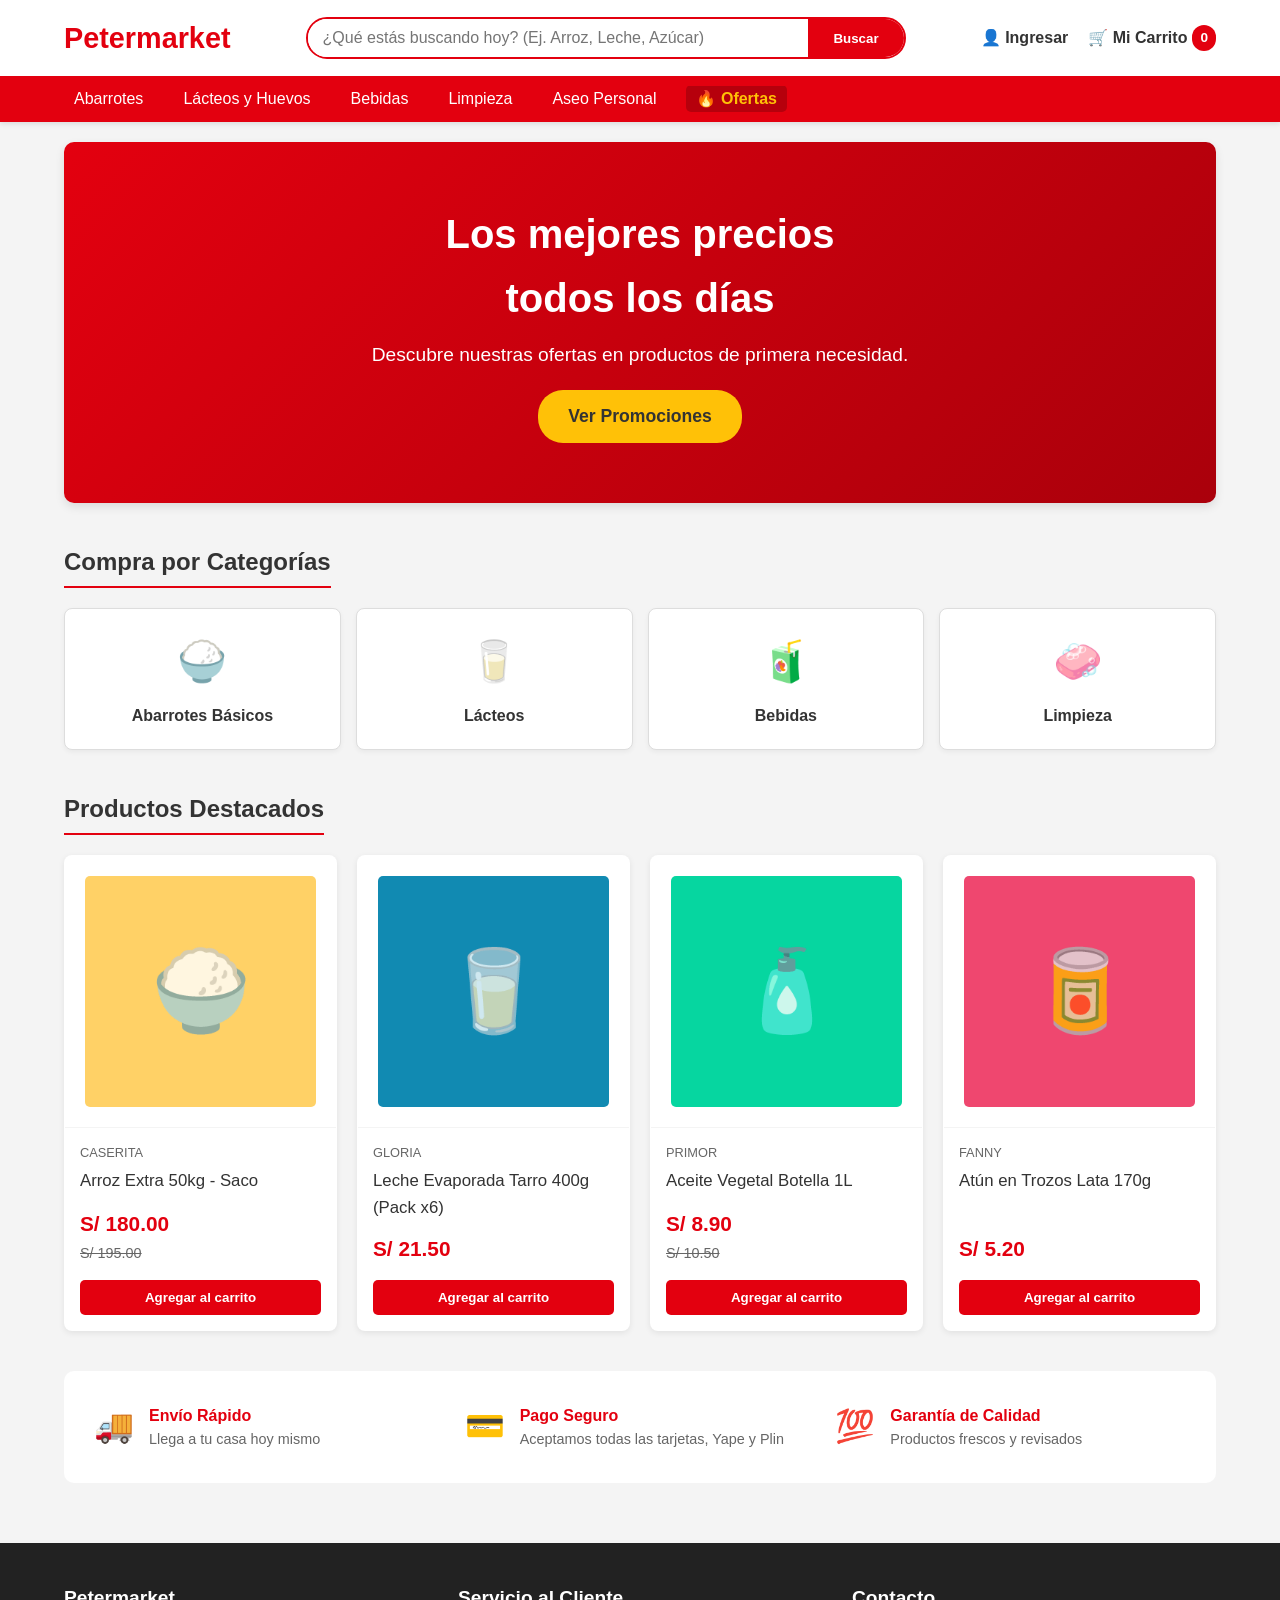
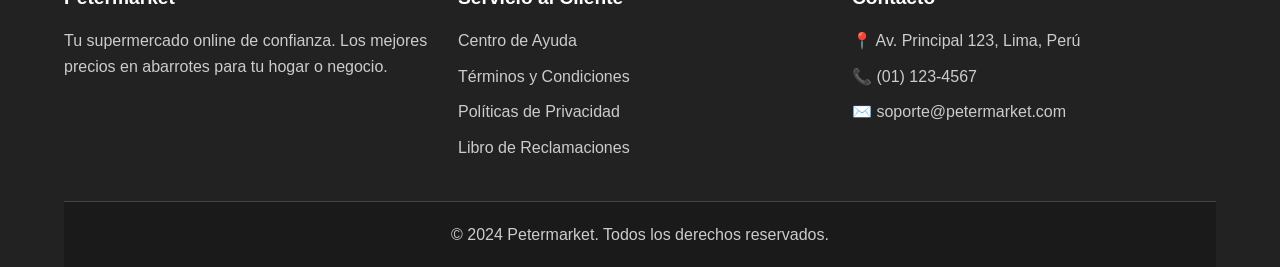
==== index.html @ ae5a6dc3 "first commit" ====
<!DOCTYPE html>
<html lang="es">
<head>
    <meta charset="UTF-8">
    <meta name="viewport" content="width=device-width, initial-scale=1.0">
    <title>Petermarket - Tu Abarrote de Confianza</title>
    <!-- Enlace a FontAwesome para el ícono del menú -->
    <link rel="stylesheet" href="https://cdnjs.cloudflare.com/ajax/libs/font-awesome/6.4.0/css/all.min.css">
    <link rel="stylesheet" href="style.css">
</head>
<body>
    <!-- Encabezado Principal / Navegación -->
    <header class="main-header">
        <div class="header-container">
            <div class="container-icon" id="menu-toggle">
                <!-- Usamos 'fa-solid' porque fa-light requiere licencia PRO -->
                <i class="bar-icon fa-solid fa-bars"></i>
            </div>
            
            <div class="logo">
                <h1>Petermarket</h1>
            </div>
            <div class="search-bar">
                <input type="text" placeholder="¿Qué estás buscando hoy? (Ej. Arroz, Leche, Azúcar)">
                <button type="button">Buscar</button>
            </div>
            <nav class="user-nav">
                <a href="#login" class="nav-item">👤 Ingresar</a>
                <a href="#cart" class="nav-item cart">
                    🛒 Mi Carrito <span class="cart-count">0</span>
                </a>
            </nav>
        </div>
        <!-- Menú de Categorías -->
        <nav class="category-nav">
            <ul id="mobile-nav">
                <li><a href="#abarrotes">Abarrotes</a></li>
                <li><a href="#lacteos">Lácteos y Huevos</a></li>
                <li><a href="#bebidas">Bebidas</a></li>
                <li><a href="#limpieza">Limpieza</a></li>
                <li><a href="#aseo">Aseo Personal</a></li>
                <li><a href="#ofertas" class="highlight">🔥 Ofertas</a></li>
            </ul>
        </nav>
    </header>

    <main>
        <!-- Sección Hero (Banner principal) -->
        <section class="hero-banner">
            <div class="hero-content">
                <h2>Los mejores precios<br>todos los días</h2>
                <p>Descubre nuestras ofertas en productos de primera necesidad.</p>
                <a href="#productos" class="cta-button">Ver Promociones</a>
            </div>
        </section>

        <!-- Sección de Categorías Destacadas -->
        <section class="categories-section">
            <h2 class="section-title">Compra por Categorías</h2>
            <div class="category-grid">
                <article class="category-card">
                    <div class="category-icon">🍚</div>
                    <h3>Abarrotes Básicos</h3>
                </article>
                <article class="category-card">
                    <div class="category-icon">🥛</div>
                    <h3>Lácteos</h3>
                </article>
                <article class="category-card">
                    <div class="category-icon">🧃</div>
                    <h3>Bebidas</h3>
                </article>
                <article class="category-card">
                    <div class="category-icon">🧼</div>
                    <h3>Limpieza</h3>
                </article>
            </div>
        </section>

        <!-- Sección de Productos -->
        <section id="productos" class="products-section">
            <h2 class="section-title">Productos Destacados</h2>
            <div class="products-grid">
                <!-- Producto 1 -->
                <article class="product-card">
                    <div class="product-image">
                        <!-- Placeholder visual -->
                        <div class="img-placeholder" style="background-color: #ffd166;">🍚</div>
                    </div>
                    <div class="product-info">
                        <span class="product-brand">Caserita</span>
                        <h3 class="product-name">Arroz Extra 50kg - Saco</h3>
                        <div class="product-price">
                            <span class="current-price">S/ 180.00</span>
                            <span class="old-price">S/ 195.00</span>
                        </div>
                        <button class="add-to-cart-btn">Agregar al carrito</button>
                    </div>
                </article>
                
                <!-- Producto 2 -->
                <article class="product-card">
                    <div class="product-image">
                        <div class="img-placeholder" style="background-color: #118ab2;">🥛</div>
                    </div>
                    <div class="product-info">
                        <span class="product-brand">Gloria</span>
                        <h3 class="product-name">Leche Evaporada Tarro 400g (Pack x6)</h3>
                        <div class="product-price">
                            <span class="current-price">S/ 21.50</span>
                        </div>
                        <button class="add-to-cart-btn">Agregar al carrito</button>
                    </div>
                </article>

                <!-- Producto 3 -->
                <article class="product-card">
                    <div class="product-image">
                        <div class="img-placeholder" style="background-color: #06d6a0;">🧴</div>
                    </div>
                    <div class="product-info">
                        <span class="product-brand">Primor</span>
                        <h3 class="product-name">Aceite Vegetal Botella 1L</h3>
                        <div class="product-price">
                            <span class="current-price">S/ 8.90</span>
                            <span class="old-price">S/ 10.50</span>
                        </div>
                        <button class="add-to-cart-btn">Agregar al carrito</button>
                    </div>
                </article>

                <!-- Producto 4 -->
                <article class="product-card">
                    <div class="product-image">
                        <div class="img-placeholder" style="background-color: #ef476f;">🥫</div>
                    </div>
                    <div class="product-info">
                        <span class="product-brand">Fanny</span>
                        <h3 class="product-name">Atún en Trozos Lata 170g</h3>
                        <div class="product-price">
                            <span class="current-price">S/ 5.20</span>
                        </div>
                        <button class="add-to-cart-btn">Agregar al carrito</button>
                    </div>
                </article>
            </div>
        </section>

        <!-- Beneficios -->
        <section class="benefits-section">
            <div class="benefit">
                <span class="icon">🚚</span>
                <div>
                    <h4>Envío Rápido</h4>
                    <p>Llega a tu casa hoy mismo</p>
                </div>
            </div>
            <div class="benefit">
                <span class="icon">💳</span>
                <div>
                    <h4>Pago Seguro</h4>
                    <p>Aceptamos todas las tarjetas, Yape y Plin</p>
                </div>
            </div>
            <div class="benefit">
                <span class="icon">💯</span>
                <div>
                    <h4>Garantía de Calidad</h4>
                    <p>Productos frescos y revisados</p>
                </div>
            </div>
        </section>
    </main>

    <!-- Pie de página -->
    <footer class="main-footer">
        <div class="footer-grid">
            <div class="footer-col">
                <h3>Petermarket</h3>
                <p>Tu supermercado online de confianza. Los mejores precios en abarrotes para tu hogar o negocio.</p>
            </div>
            <div class="footer-col">
                <h3>Servicio al Cliente</h3>
                <ul>
                    <li><a href="#">Centro de Ayuda</a></li>
                    <li><a href="#">Términos y Condiciones</a></li>
                    <li><a href="#">Políticas de Privacidad</a></li>
                    <li><a href="#">Libro de Reclamaciones</a></li>
                </ul>
            </div>
            <div class="footer-col">
                <h3>Contacto</h3>
                <ul>
                    <li>📍 Av. Principal 123, Lima, Perú</li>
                    <li>📞 (01) 123-4567</li>
                    <li>✉️ soporte@petermarket.com</li>
                </ul>
            </div>
        </div>
        <div class="footer-bottom">
            <p>&copy; 2024 Petermarket. Todos los derechos reservados.</p>
        </div>
    </footer>

    <script>
        // Lógica del carrito
        document.querySelectorAll('.add-to-cart-btn').forEach(btn => {
            btn.addEventListener('click', function() {
                const countSpan = document.querySelector('.cart-count');
                countSpan.innerText = parseInt(countSpan.innerText) + 1;
                countSpan.style.transform = 'scale(1.2)';
                setTimeout(() => countSpan.style.transform = 'scale(1)', 200);
            });
        });

    </script>
</body>
</html>
---- style.css ----
/* Reset Básico y Variables */
:root {
    --primary-color: #E3000F; /* Rojo estilo supermercado (Plaza Vea) */
    --secondary-color: #FFC107; /* Amarillo para ofertas/botones */
    --text-color: #333333;
    --text-light: #666666;
    --bg-color: #F4F4F4;
    --white: #FFFFFF;
    --border-color: #DDDDDD;
    --success-color: #28a745;
}

* {
    margin: 0;
    padding: 0;
    box-sizing: border-box;
}

body {
    font-family: 'Segoe UI', Tahoma, Geneva, Verdana, sans-serif;
    background-color: var(--bg-color);
    color: var(--text-color);
    line-height: 1.6;
}

a {
    text-decoration: none;
    color: inherit;
}

img {
    max-width: 100%;
    height: auto;
}

ul {
    list-style: none;
}

/* =========================================
   HEADER (Encabezado)
   ========================================= */
.main-header {
    background-color: var(--white);
    box-shadow: 0 2px 5px rgba(0,0,0,0.1);
    position: sticky;
    top: 0;
    z-index: 100;
}

.container-icon {
    display: none; /* Oculto en escritorio por defecto */
}

.header-container {
    display: flex;
    justify-content: space-between;
    align-items: center;
    padding: 15px 5%;
    max-width: 1400px;
    margin: 0 auto;
    flex-wrap: wrap;
    gap: 15px;
}

.logo h1 {
    color: var(--primary-color);
    font-size: 1.8rem;
    font-weight: 800;
}

/* Barra de Búsqueda */
.search-bar {
    flex: 1;
    max-width: 600px;
    display: flex;
    border: 2px solid var(--primary-color);
    border-radius: 25px;
    overflow: hidden;
}

.search-bar input {
    width: 100%;
    padding: 10px 15px;
    border: none;
    outline: none;
    font-size: 1rem;
}

.search-bar button {
    background-color: var(--primary-color);
    color: var(--white);
    border: none;
    padding: 0 25px;
    cursor: pointer;
    font-weight: bold;
    transition: background 0.3s;
}

.search-bar button:hover {
    background-color: #cc000d;
}

/* Navegación del Usuario */
.user-nav {
    display: flex;
    gap: 20px;
    align-items: center;
}

.nav-item {
    font-weight: 600;
    color: var(--text-color);
    display: flex;
    align-items: center;
    gap: 5px;
}

.nav-item:hover {
    color: var(--primary-color);
}

.cart-count {
    background-color: var(--primary-color);
    color: var(--white);
    padding: 2px 8px;
    border-radius: 20px;
    font-size: 0.85rem;
    transition: transform 0.2s;
}

/* Menú de Categorías (Navbar Inferior) */
.category-nav {
    background-color: var(--primary-color);
    color: var(--white);
    padding: 10px 5%;
    scrollbar-color: transparent transparent; /* Oculta el scrollbar en Firefox */
    scrollbar-width: none; /* Oculta el scrollbar en Firefox */
}

.category-nav ul {
    display: flex;
    gap: 20px;
    max-width: 1400px;
    margin: 0 auto;
    overflow-x: auto;
    white-space: nowrap;
}

.category-nav a {
    font-weight: 500;
    padding: 5px 10px;
    border-radius: 5px;
    transition: background 0.3s;
}

.category-nav a:hover, .category-nav a.highlight {
    background-color: rgba(0,0,0,0.2);
}

.category-nav a.highlight {
    color: var(--secondary-color);
    font-weight: bold;
}

/* =========================================
   MAIN CONTENT
   ========================================= */
main {
    max-width: 1400px;
    margin: 0 auto;
    padding: 20px 5%;
}

.section-title {
    font-size: 1.5rem;
    margin-bottom: 20px;
    border-bottom: 2px solid var(--primary-color);
    display: inline-block;
    padding-bottom: 5px;
}

/* Hero Banner */
.hero-banner {
    background: linear-gradient(135deg, var(--primary-color) 0%, #aa000b 100%);
    color: var(--white);
    padding: 60px 20px;
    border-radius: 10px;
    text-align: center;
    margin-bottom: 40px;
    box-shadow: 0 4px 10px rgba(0,0,0,0.1);
}

.hero-banner h2 {
    font-size: 2.5rem;
    margin-bottom: 10px;
}

.hero-banner p {
    font-size: 1.2rem;
    margin-bottom: 20px;
}

.cta-button {
    display: inline-block;
    background-color: var(--secondary-color);
    color: var(--text-color);
    font-weight: bold;
    padding: 12px 30px;
    border-radius: 25px;
    font-size: 1.1rem;
    transition: transform 0.3s;
}

.cta-button:hover {
    transform: translateY(-3px);
}

/* Categorías Grid */
.categories-section {
    margin-bottom: 40px;
}

.category-grid {
    display: grid;
    grid-template-columns: repeat(auto-fit, minmax(150px, 1fr));
    gap: 15px;
}

.category-card {
    background: var(--white);
    padding: 20px;
    border-radius: 8px;
    text-align: center;
    box-shadow: 0 2px 5px rgba(0,0,0,0.05);
    cursor: pointer;
    transition: all 0.3s;
    border: 1px solid var(--border-color);
}

.category-card:hover {
    border-color: var(--primary-color);
    transform: translateY(-5px);
}

.category-icon {
    font-size: 2.5rem;
    margin-bottom: 10px;
}

.category-card h3 {
    font-size: 1rem;
    color: var(--text-color);
}

/* Productos Grid */
.products-section {
    margin-bottom: 40px;
}

.products-grid {
    display: grid;
    grid-template-columns: repeat(auto-fill, minmax(220px, 1fr));
    gap: 20px;
}

.product-card {
    background: var(--white);
    border-radius: 8px;
    box-shadow: 0 2px 6px rgba(0,0,0,0.08);
    overflow: hidden;
    display: flex;
    flex-direction: column;
    border: 1px solid transparent;
    transition: border-color 0.3s, box-shadow 0.3s;
}

.product-card:hover {
    border-color: var(--primary-color);
    box-shadow: 0 5px 15px rgba(227, 0, 15, 0.15);
}

.product-image {
    padding: 20px;
    text-align: center;
    border-bottom: 1px solid var(--bg-color);
}

.img-placeholder {
    width: 100%;
    aspect-ratio: 1 / 1;
    display: flex;
    align-items: center;
    justify-content: center;
    font-size: 5rem;
    border-radius: 5px;
    color: rgba(255,255,255,0.8);
}

.product-info {
    padding: 15px;
    display: flex;
    flex-direction: column;
    flex: 1;
}

.product-brand {
    font-size: 0.8rem;
    color: var(--text-light);
    text-transform: uppercase;
}

.product-name {
    font-size: 1.05rem;
    font-weight: 500;
    margin: 5px 0 10px;
    flex: 1;
}

.product-price {
    margin-bottom: 15px;
}

.current-price {
    display: block;
    font-size: 1.3rem;
    font-weight: bold;
    color: var(--primary-color);
}

.old-price {
    font-size: 0.9rem;
    color: var(--text-light);
    text-decoration: line-through;
}

.add-to-cart-btn {
    width: 100%;
    background-color: var(--primary-color);
    color: var(--white);
    border: none;
    padding: 10px;
    border-radius: 5px;
    font-weight: bold;
    cursor: pointer;
    transition: background 0.3s;
}

.add-to-cart-btn:hover {
    background-color: #cc000d;
}

/* Beneficios */
.benefits-section {
    display: grid;
    grid-template-columns: repeat(auto-fit, minmax(250px, 1fr));
    gap: 20px;
    padding: 30px;
    background-color: var(--white);
    border-radius: 10px;
    margin-bottom: 40px;
}

.benefit {
    display: flex;
    align-items: center;
    gap: 15px;
}

.benefit .icon {
    font-size: 2rem;
}

.benefit h4 {
    color: var(--primary-color);
}

.benefit p {
    font-size: 0.9rem;
    color: var(--text-light);
}

/* =========================================
   FOOTER
   ========================================= */
.main-footer {
    background-color: #222;
    color: #ccc;
    padding: 40px 5% 0;
}

.footer-grid {
    display: grid;
    grid-template-columns: repeat(auto-fit, minmax(250px, 1fr));
    gap: 30px;
    max-width: 1400px;
    margin: 0 auto;
    padding-bottom: 30px;
}

.footer-col h3 {
    color: var(--white);
    margin-bottom: 15px;
    font-size: 1.2rem;
}

.footer-col ul li {
    margin-bottom: 10px;
}

.footer-col a:hover {
    color: var(--white);
    text-decoration: underline;
}

.footer-bottom {
    text-align: center;
    padding: 20px;
    border-top: 1px solid #444;
    background-color: #1a1a1a;
}

/* =========================================
   MEDIA QUERIES (Responsividad)
   ========================================= */
@media (max-width: 768px) {
    .header-container {
        flex-direction: row;
        align-items: center;
        flex-wrap: wrap;
    }

    /* Mostrar icono en modo móvil */
    .container-icon {
        display: flex;
        background: var(--primary-color);
        color: var(--white);
        width: 40px; 
        height: 40px;
        align-items: center;
        justify-content: center;
        cursor: pointer;
        border-radius: 8px;
        font-size: 1.2rem;
        order: 1; /* Posición al inicio */
    }
    
    .logo {
        order: 2; /* Logo al medio */
        flex: 1;
        text-align: center;
    }

    .user-nav {
        order: 3; /* Carrito a la derecha */
        gap: 10px;
    }

    .user-nav .nav-item:first-child {
        display: none; /* Ocultar "ingresar" si falta espacio, o ajustarlo */
    }
    
    .search-bar {
        width: 100%;
        max-width: 100%;
        order: 4; /* Barra de búsqueda abajo */
        margin-top: 15px;
    }
    
    .category-nav ul {
        display: none; /* Oculto inicialmente por JS */
        flex-direction: column;
        width: 100%;
        padding: 10px 5%;
    }

    /* Clase que se activa mediante JS */
    .category-nav ul.active {
        display: flex;
    }
    
    .hero-banner h2 {
        font-size: 1.8rem;
    }
}
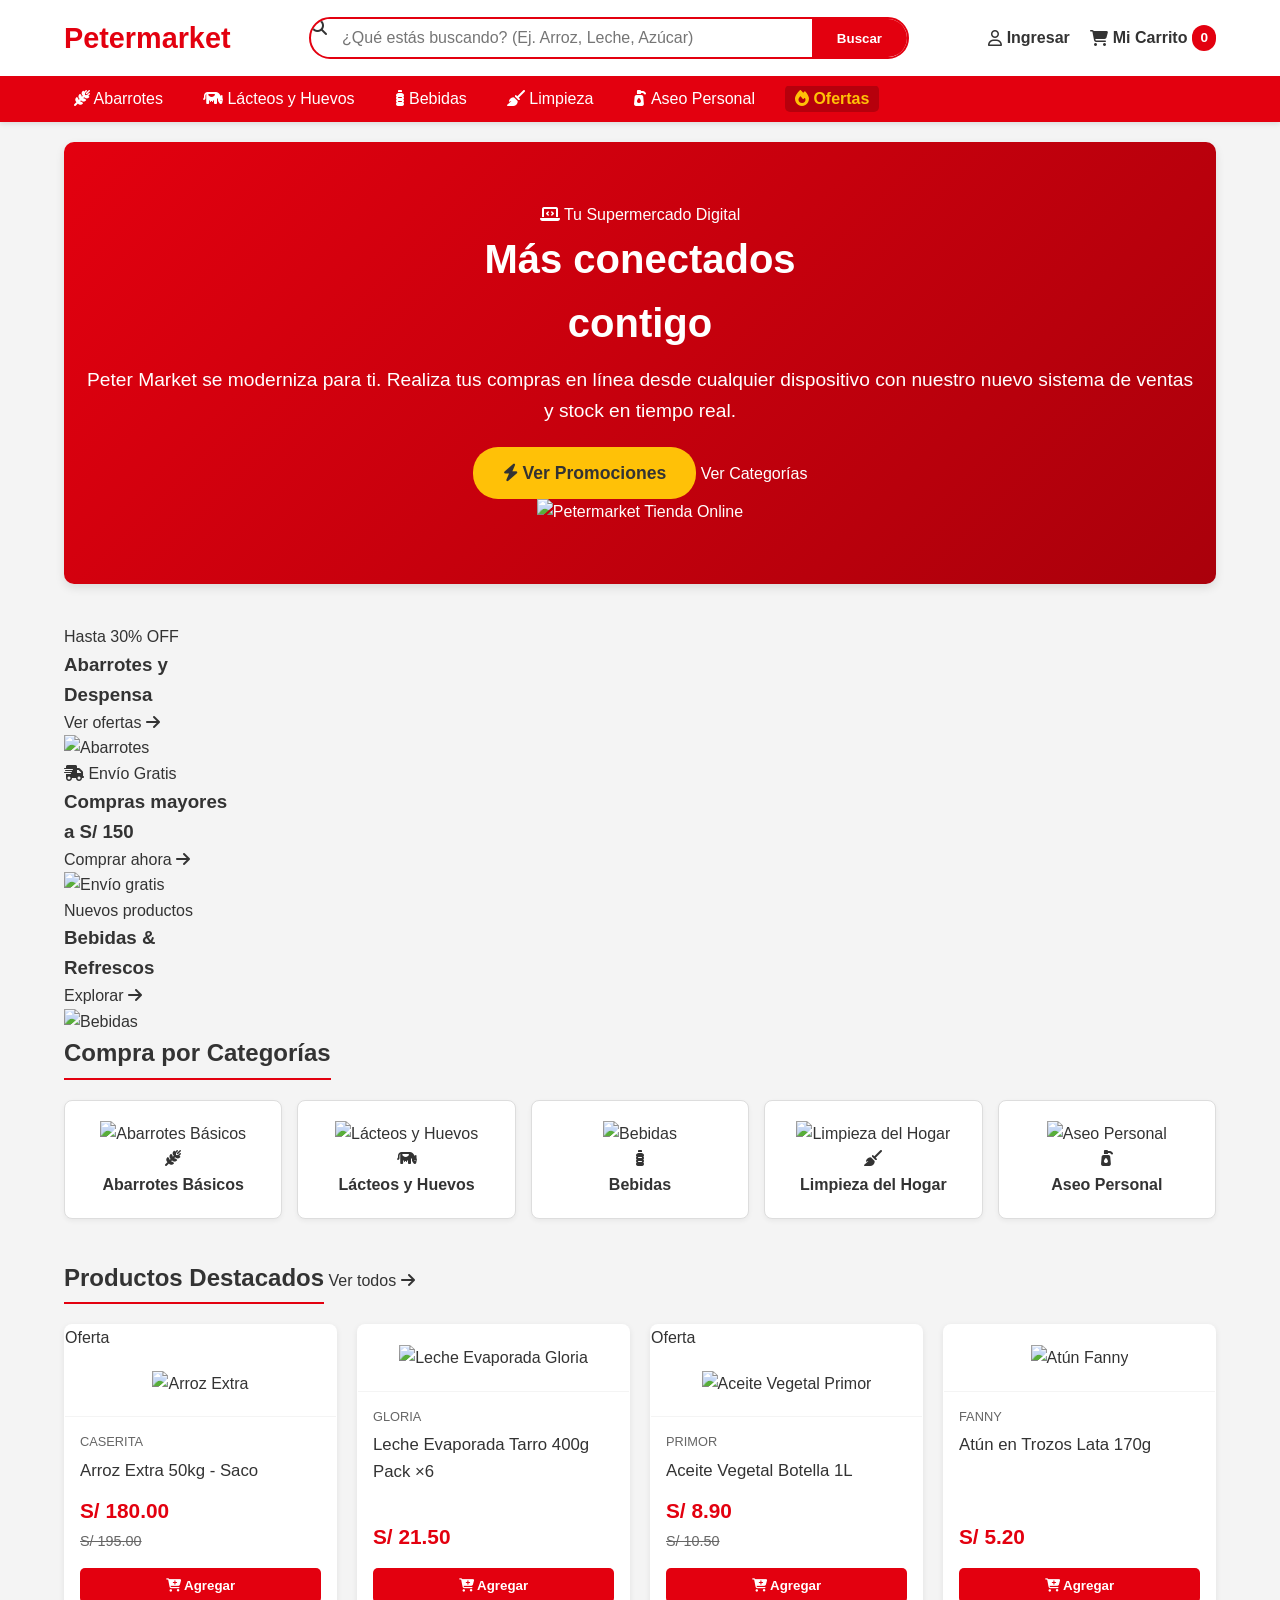
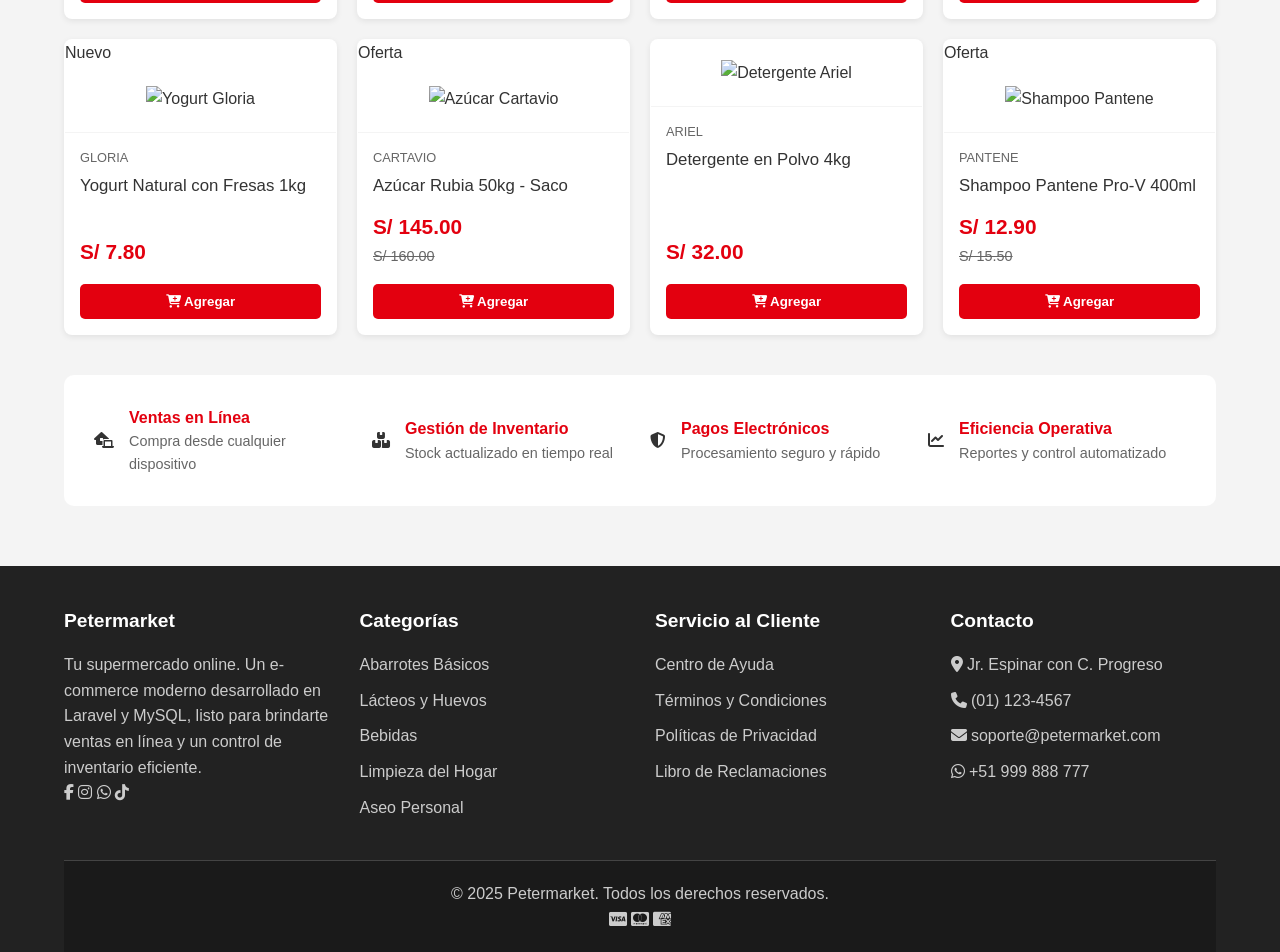
==== commit 1759340f: "Todos los componentes" ====
--- a/index.html
+++ b/index.html
@@ -4,88 +4,160 @@
     <meta charset="UTF-8">
     <meta name="viewport" content="width=device-width, initial-scale=1.0">
     <title>Petermarket - Tu Abarrote de Confianza</title>
-    <!-- Enlace a FontAwesome para el ícono del menú -->
     <link rel="stylesheet" href="https://cdnjs.cloudflare.com/ajax/libs/font-awesome/6.4.0/css/all.min.css">
     <link rel="stylesheet" href="style.css">
 </head>
 <body>
-    <!-- Encabezado Principal / Navegación -->
+
+    <!-- ========== HEADER ========== -->
     <header class="main-header">
         <div class="header-container">
             <div class="container-icon" id="menu-toggle">
-                <!-- Usamos 'fa-solid' porque fa-light requiere licencia PRO -->
-                <i class="bar-icon fa-solid fa-bars"></i>
-            </div>
-            
+                <i class="fa-solid fa-bars"></i>
+            </div>
             <div class="logo">
-                <h1>Petermarket</h1>
+                <a href="index.html"><h1><span>Peter</span>market</h1></a>
             </div>
             <div class="search-bar">
-                <input type="text" placeholder="¿Qué estás buscando hoy? (Ej. Arroz, Leche, Azúcar)">
+                <i class="fa-solid fa-magnifying-glass search-icon"></i>
+                <input type="text" placeholder="¿Qué estás buscando? (Ej. Arroz, Leche, Azúcar)">
                 <button type="button">Buscar</button>
             </div>
             <nav class="user-nav">
-                <a href="#login" class="nav-item">👤 Ingresar</a>
+                <a href="#login" class="nav-item">
+                    <i class="fa-regular fa-user"></i>
+                    <span>Ingresar</span>
+                </a>
                 <a href="#cart" class="nav-item cart">
-                    🛒 Mi Carrito <span class="cart-count">0</span>
+                    <i class="fa-solid fa-cart-shopping"></i>
+                    <span>Mi Carrito</span>
+                    <span class="cart-count">0</span>
                 </a>
             </nav>
         </div>
         <!-- Menú de Categorías -->
         <nav class="category-nav">
             <ul id="mobile-nav">
-                <li><a href="#abarrotes">Abarrotes</a></li>
-                <li><a href="#lacteos">Lácteos y Huevos</a></li>
-                <li><a href="#bebidas">Bebidas</a></li>
-                <li><a href="#limpieza">Limpieza</a></li>
-                <li><a href="#aseo">Aseo Personal</a></li>
-                <li><a href="#ofertas" class="highlight">🔥 Ofertas</a></li>
+                <li><a href="components/abarrotes.html"><i class="fa-solid fa-wheat-awn"></i> Abarrotes</a></li>
+                <li><a href="components/lacteos.html"><i class="fa-solid fa-cow"></i> Lácteos y Huevos</a></li>
+                <li><a href="components/bebidas.html"><i class="fa-solid fa-bottle-water"></i> Bebidas</a></li>
+                <li><a href="components/limpieza.html"><i class="fa-solid fa-broom"></i> Limpieza</a></li>
+                <li><a href="components/aseo.html"><i class="fa-solid fa-pump-soap"></i> Aseo Personal</a></li>
+                <li><a href="#ofertas" class="highlight"><i class="fa-solid fa-fire"></i> Ofertas</a></li>
             </ul>
         </nav>
     </header>
 
     <main>
-        <!-- Sección Hero (Banner principal) -->
+
+        <!-- ========== HERO BANNER ========== -->
         <section class="hero-banner">
             <div class="hero-content">
-                <h2>Los mejores precios<br>todos los días</h2>
-                <p>Descubre nuestras ofertas en productos de primera necesidad.</p>
-                <a href="#productos" class="cta-button">Ver Promociones</a>
-            </div>
-        </section>
-
-        <!-- Sección de Categorías Destacadas -->
-        <section class="categories-section">
+                <span class="hero-tag"><i class="fa-solid fa-laptop-code"></i> Tu Supermercado Digital</span>
+                <h2>Más conectados<br><strong>contigo</strong></h2>
+                <p>Peter Market se moderniza para ti. Realiza tus compras en línea desde cualquier dispositivo con nuestro nuevo sistema de ventas y stock en tiempo real.</p>
+                <div class="hero-buttons">
+                    <a href="#productos" class="cta-button"><i class="fa-solid fa-bolt"></i> Ver Promociones</a>
+                    <a href="#categories" class="cta-secondary">Ver Categorías</a>
+                </div>
+            </div>
+            <div class="hero-image">
+                <img src="https://images.unsplash.com/photo-1542838132-92c53300491e?w=620&h=420&fit=crop&q=80" alt="Petermarket Tienda Online">
+            </div>
+        </section>
+
+        <!-- ========== PROMO BANNERS ========== -->
+        <section class="promo-banners">
+            <a href="components/abarrotes.html" class="promo-card promo-red">
+                <div class="promo-text">
+                    <span>Hasta 30% OFF</span>
+                    <h3>Abarrotes y<br>Despensa</h3>
+                    <p>Ver ofertas <i class="fa-solid fa-arrow-right"></i></p>
+                </div>
+                <img src="https://images.unsplash.com/photo-1556909114-f6e7ad7d3136?w=260&h=160&fit=crop&q=80" alt="Abarrotes">
+            </a>
+            <a href="#productos" class="promo-card promo-blue">
+                <div class="promo-text">
+                    <span><i class="fa-solid fa-truck-fast"></i> Envío Gratis</span>
+                    <h3>Compras mayores<br>a S/ 150</h3>
+                    <p>Comprar ahora <i class="fa-solid fa-arrow-right"></i></p>
+                </div>
+                <img src="https://images.unsplash.com/photo-1580480055273-228ff5388ef8?w=260&h=160&fit=crop&q=80" alt="Envío gratis">
+            </a>
+            <a href="components/bebidas.html" class="promo-card promo-green">
+                <div class="promo-text">
+                    <span>Nuevos productos</span>
+                    <h3>Bebidas &amp;<br>Refrescos</h3>
+                    <p>Explorar <i class="fa-solid fa-arrow-right"></i></p>
+                </div>
+                <img src="https://images.unsplash.com/photo-1544145945-f90425340c7e?w=260&h=160&fit=crop&q=80" alt="Bebidas">
+            </a>
+        </section>
+
+        <!-- ========== CATEGORÍAS ========== -->
+        <section id="categories" class="categories-section">
             <h2 class="section-title">Compra por Categorías</h2>
             <div class="category-grid">
-                <article class="category-card">
-                    <div class="category-icon">🍚</div>
-                    <h3>Abarrotes Básicos</h3>
-                </article>
-                <article class="category-card">
-                    <div class="category-icon">🥛</div>
-                    <h3>Lácteos</h3>
-                </article>
-                <article class="category-card">
-                    <div class="category-icon">🧃</div>
-                    <h3>Bebidas</h3>
-                </article>
-                <article class="category-card">
-                    <div class="category-icon">🧼</div>
-                    <h3>Limpieza</h3>
-                </article>
-            </div>
-        </section>
-
-        <!-- Sección de Productos -->
+                <a href="components/abarrotes.html" class="category-card">
+                    <div class="category-img">
+                        <img src="https://images.unsplash.com/photo-1568702846914-96b305d2aaeb?w=400&h=200&fit=crop&q=80" alt="Abarrotes Básicos">
+                    </div>
+                    <div class="category-label">
+                        <i class="fa-solid fa-wheat-awn"></i>
+                        <h3>Abarrotes Básicos</h3>
+                    </div>
+                </a>
+                <a href="components/lacteos.html" class="category-card">
+                    <div class="category-img">
+                        <img src="https://images.unsplash.com/photo-1550583724-b2692b85b150?w=400&h=200&fit=crop&q=80" alt="Lácteos y Huevos">
+                    </div>
+                    <div class="category-label">
+                        <i class="fa-solid fa-cow"></i>
+                        <h3>Lácteos y Huevos</h3>
+                    </div>
+                </a>
+                <a href="components/bebidas.html" class="category-card">
+                    <div class="category-img">
+                        <img src="https://images.unsplash.com/photo-1544145945-f90425340c7e?w=400&h=200&fit=crop&q=80" alt="Bebidas">
+                    </div>
+                    <div class="category-label">
+                        <i class="fa-solid fa-bottle-water"></i>
+                        <h3>Bebidas</h3>
+                    </div>
+                </a>
+                <a href="components/limpieza.html" class="category-card">
+                    <div class="category-img">
+                        <img src="https://images.unsplash.com/photo-1585184394271-4c0a47dc59c9?w=400&h=200&fit=crop&q=80" alt="Limpieza del Hogar">
+                    </div>
+                    <div class="category-label">
+                        <i class="fa-solid fa-broom"></i>
+                        <h3>Limpieza del Hogar</h3>
+                    </div>
+                </a>
+                <a href="components/aseo.html" class="category-card">
+                    <div class="category-img">
+                        <img src="https://images.unsplash.com/photo-1556228720-195a672e8a03?w=400&h=200&fit=crop&q=80" alt="Aseo Personal">
+                    </div>
+                    <div class="category-label">
+                        <i class="fa-solid fa-pump-soap"></i>
+                        <h3>Aseo Personal</h3>
+                    </div>
+                </a>
+            </div>
+        </section>
+
+        <!-- ========== PRODUCTOS DESTACADOS ========== -->
         <section id="productos" class="products-section">
-            <h2 class="section-title">Productos Destacados</h2>
+            <div class="section-header">
+                <h2 class="section-title">Productos Destacados</h2>
+                <a href="#" class="see-all">Ver todos <i class="fa-solid fa-arrow-right"></i></a>
+            </div>
             <div class="products-grid">
-                <!-- Producto 1 -->
-                <article class="product-card">
-                    <div class="product-image">
-                        <!-- Placeholder visual -->
-                        <div class="img-placeholder" style="background-color: #ffd166;">🍚</div>
+
+                <article class="product-card">
+                    <div class="product-badge">Oferta</div>
+                    <div class="product-image">
+                        <img src="https://images.unsplash.com/photo-1536304993881-ff86e0c9b1d4?w=320&h=220&fit=crop&q=80" alt="Arroz Extra">
                     </div>
                     <div class="product-info">
                         <span class="product-brand">Caserita</span>
@@ -94,29 +166,28 @@
                             <span class="current-price">S/ 180.00</span>
                             <span class="old-price">S/ 195.00</span>
                         </div>
-                        <button class="add-to-cart-btn">Agregar al carrito</button>
-                    </div>
-                </article>
-                
-                <!-- Producto 2 -->
-                <article class="product-card">
-                    <div class="product-image">
-                        <div class="img-placeholder" style="background-color: #118ab2;">🥛</div>
+                        <button class="add-to-cart-btn"><i class="fa-solid fa-cart-plus"></i> Agregar</button>
+                    </div>
+                </article>
+
+                <article class="product-card">
+                    <div class="product-image">
+                        <img src="https://images.unsplash.com/photo-1563636619-e9143da7973b?w=320&h=220&fit=crop&q=80" alt="Leche Evaporada Gloria">
                     </div>
                     <div class="product-info">
                         <span class="product-brand">Gloria</span>
-                        <h3 class="product-name">Leche Evaporada Tarro 400g (Pack x6)</h3>
+                        <h3 class="product-name">Leche Evaporada Tarro 400g Pack ×6</h3>
                         <div class="product-price">
                             <span class="current-price">S/ 21.50</span>
                         </div>
-                        <button class="add-to-cart-btn">Agregar al carrito</button>
-                    </div>
-                </article>
-
-                <!-- Producto 3 -->
-                <article class="product-card">
-                    <div class="product-image">
-                        <div class="img-placeholder" style="background-color: #06d6a0;">🧴</div>
+                        <button class="add-to-cart-btn"><i class="fa-solid fa-cart-plus"></i> Agregar</button>
+                    </div>
+                </article>
+
+                <article class="product-card">
+                    <div class="product-badge">Oferta</div>
+                    <div class="product-image">
+                        <img src="https://images.unsplash.com/photo-1474979266404-7eaacbcd87c5?w=320&h=220&fit=crop&q=80" alt="Aceite Vegetal Primor">
                     </div>
                     <div class="product-info">
                         <span class="product-brand">Primor</span>
@@ -125,14 +196,13 @@
                             <span class="current-price">S/ 8.90</span>
                             <span class="old-price">S/ 10.50</span>
                         </div>
-                        <button class="add-to-cart-btn">Agregar al carrito</button>
-                    </div>
-                </article>
-
-                <!-- Producto 4 -->
-                <article class="product-card">
-                    <div class="product-image">
-                        <div class="img-placeholder" style="background-color: #ef476f;">🥫</div>
+                        <button class="add-to-cart-btn"><i class="fa-solid fa-cart-plus"></i> Agregar</button>
+                    </div>
+                </article>
+
+                <article class="product-card">
+                    <div class="product-image">
+                        <img src="https://images.unsplash.com/photo-1601050690597-df0568f70950?w=320&h=220&fit=crop&q=80" alt="Atún Fanny">
                     </div>
                     <div class="product-info">
                         <span class="product-brand">Fanny</span>
@@ -140,44 +210,130 @@
                         <div class="product-price">
                             <span class="current-price">S/ 5.20</span>
                         </div>
-                        <button class="add-to-cart-btn">Agregar al carrito</button>
-                    </div>
-                </article>
-            </div>
-        </section>
-
-        <!-- Beneficios -->
+                        <button class="add-to-cart-btn"><i class="fa-solid fa-cart-plus"></i> Agregar</button>
+                    </div>
+                </article>
+
+                <article class="product-card">
+                    <div class="product-badge nuevo">Nuevo</div>
+                    <div class="product-image">
+                        <img src="https://images.unsplash.com/photo-1488477181946-6428a0291777?w=320&h=220&fit=crop&q=80" alt="Yogurt Gloria">
+                    </div>
+                    <div class="product-info">
+                        <span class="product-brand">Gloria</span>
+                        <h3 class="product-name">Yogurt Natural con Fresas 1kg</h3>
+                        <div class="product-price">
+                            <span class="current-price">S/ 7.80</span>
+                        </div>
+                        <button class="add-to-cart-btn"><i class="fa-solid fa-cart-plus"></i> Agregar</button>
+                    </div>
+                </article>
+
+                <article class="product-card">
+                    <div class="product-badge">Oferta</div>
+                    <div class="product-image">
+                        <img src="https://images.unsplash.com/photo-1558642452-9d2a7deb7f62?w=320&h=220&fit=crop&q=80" alt="Azúcar Cartavio">
+                    </div>
+                    <div class="product-info">
+                        <span class="product-brand">Cartavio</span>
+                        <h3 class="product-name">Azúcar Rubia 50kg - Saco</h3>
+                        <div class="product-price">
+                            <span class="current-price">S/ 145.00</span>
+                            <span class="old-price">S/ 160.00</span>
+                        </div>
+                        <button class="add-to-cart-btn"><i class="fa-solid fa-cart-plus"></i> Agregar</button>
+                    </div>
+                </article>
+
+                <article class="product-card">
+                    <div class="product-image">
+                        <img src="https://images.unsplash.com/photo-1584308666744-24d5c474f2ae?w=320&h=220&fit=crop&q=80" alt="Detergente Ariel">
+                    </div>
+                    <div class="product-info">
+                        <span class="product-brand">Ariel</span>
+                        <h3 class="product-name">Detergente en Polvo 4kg</h3>
+                        <div class="product-price">
+                            <span class="current-price">S/ 32.00</span>
+                        </div>
+                        <button class="add-to-cart-btn"><i class="fa-solid fa-cart-plus"></i> Agregar</button>
+                    </div>
+                </article>
+
+                <article class="product-card">
+                    <div class="product-badge">Oferta</div>
+                    <div class="product-image">
+                        <img src="https://images.unsplash.com/photo-1585751119414-ef2636f8aede?w=320&h=220&fit=crop&q=80" alt="Shampoo Pantene">
+                    </div>
+                    <div class="product-info">
+                        <span class="product-brand">Pantene</span>
+                        <h3 class="product-name">Shampoo Pantene Pro-V 400ml</h3>
+                        <div class="product-price">
+                            <span class="current-price">S/ 12.90</span>
+                            <span class="old-price">S/ 15.50</span>
+                        </div>
+                        <button class="add-to-cart-btn"><i class="fa-solid fa-cart-plus"></i> Agregar</button>
+                    </div>
+                </article>
+
+            </div>
+        </section>
+
+        <!-- ========== BENEFICIOS ========== -->
         <section class="benefits-section">
             <div class="benefit">
-                <span class="icon">🚚</span>
+                <div class="benefit-icon"><i class="fa-solid fa-laptop-house"></i></div>
                 <div>
-                    <h4>Envío Rápido</h4>
-                    <p>Llega a tu casa hoy mismo</p>
+                    <h4>Ventas en Línea</h4>
+                    <p>Compra desde cualquier dispositivo</p>
                 </div>
             </div>
             <div class="benefit">
-                <span class="icon">💳</span>
+                <div class="benefit-icon"><i class="fa-solid fa-boxes-stacked"></i></div>
                 <div>
-                    <h4>Pago Seguro</h4>
-                    <p>Aceptamos todas las tarjetas, Yape y Plin</p>
+                    <h4>Gestión de Inventario</h4>
+                    <p>Stock actualizado en tiempo real</p>
                 </div>
             </div>
             <div class="benefit">
-                <span class="icon">💯</span>
+                <div class="benefit-icon"><i class="fa-solid fa-shield-halved"></i></div>
                 <div>
-                    <h4>Garantía de Calidad</h4>
-                    <p>Productos frescos y revisados</p>
-                </div>
-            </div>
-        </section>
+                    <h4>Pagos Electrónicos</h4>
+                    <p>Procesamiento seguro y rápido</p>
+                </div>
+            </div>
+            <div class="benefit">
+                <div class="benefit-icon"><i class="fa-solid fa-chart-line"></i></div>
+                <div>
+                    <h4>Eficiencia Operativa</h4>
+                    <p>Reportes y control automatizado</p>
+                </div>
+            </div>
+        </section>
+
     </main>
 
-    <!-- Pie de página -->
+    <!-- ========== FOOTER ========== -->
     <footer class="main-footer">
         <div class="footer-grid">
             <div class="footer-col">
-                <h3>Petermarket</h3>
-                <p>Tu supermercado online de confianza. Los mejores precios en abarrotes para tu hogar o negocio.</p>
+                <h3><span class="logo-accent">Peter</span>market</h3>
+                <p>Tu supermercado online. Un e-commerce moderno desarrollado en Laravel y MySQL, listo para brindarte ventas en línea y un control de inventario eficiente.</p>
+                <div class="social-links">
+                    <a href="#" aria-label="Facebook"><i class="fa-brands fa-facebook-f"></i></a>
+                    <a href="#" aria-label="Instagram"><i class="fa-brands fa-instagram"></i></a>
+                    <a href="#" aria-label="WhatsApp"><i class="fa-brands fa-whatsapp"></i></a>
+                    <a href="#" aria-label="TikTok"><i class="fa-brands fa-tiktok"></i></a>
+                </div>
+            </div>
+            <div class="footer-col">
+                <h3>Categorías</h3>
+                <ul>
+                    <li><a href="components/abarrotes.html">Abarrotes Básicos</a></li>
+                    <li><a href="components/lacteos.html">Lácteos y Huevos</a></li>
+                    <li><a href="components/bebidas.html">Bebidas</a></li>
+                    <li><a href="components/limpieza.html">Limpieza del Hogar</a></li>
+                    <li><a href="components/aseo.html">Aseo Personal</a></li>
+                </ul>
             </div>
             <div class="footer-col">
                 <h3>Servicio al Cliente</h3>
@@ -191,28 +347,39 @@
             <div class="footer-col">
                 <h3>Contacto</h3>
                 <ul>
-                    <li>📍 Av. Principal 123, Lima, Perú</li>
-                    <li>📞 (01) 123-4567</li>
-                    <li>✉️ soporte@petermarket.com</li>
+                    <li><i class="fa-solid fa-location-dot"></i> Jr. Espinar con C. Progreso</li>
+                    <li><i class="fa-solid fa-phone"></i> (01) 123-4567</li>
+                    <li><i class="fa-solid fa-envelope"></i> soporte@petermarket.com</li>
+                    <li><i class="fa-brands fa-whatsapp"></i> +51 999 888 777</li>
                 </ul>
             </div>
         </div>
         <div class="footer-bottom">
-            <p>&copy; 2024 Petermarket. Todos los derechos reservados.</p>
+            <p>&copy; 2025 Petermarket. Todos los derechos reservados.</p>
+            <div class="payment-icons">
+                <i class="fa-brands fa-cc-visa"></i>
+                <i class="fa-brands fa-cc-mastercard"></i>
+                <i class="fa-brands fa-cc-amex"></i>
+            </div>
         </div>
     </footer>
 
     <script>
-        // Lógica del carrito
+        // Menú mobile
+        document.getElementById('menu-toggle').addEventListener('click', function () {
+            document.getElementById('mobile-nav').classList.toggle('active');
+        });
+
+        // Carrito
         document.querySelectorAll('.add-to-cart-btn').forEach(btn => {
-            btn.addEventListener('click', function() {
+            btn.addEventListener('click', function () {
                 const countSpan = document.querySelector('.cart-count');
                 countSpan.innerText = parseInt(countSpan.innerText) + 1;
-                countSpan.style.transform = 'scale(1.2)';
-                setTimeout(() => countSpan.style.transform = 'scale(1)', 200);
+                countSpan.style.transform = 'scale(1.5)';
+                setTimeout(() => countSpan.style.transform = 'scale(1)', 300);
             });
         });
-
     </script>
+
 </body>
 </html>
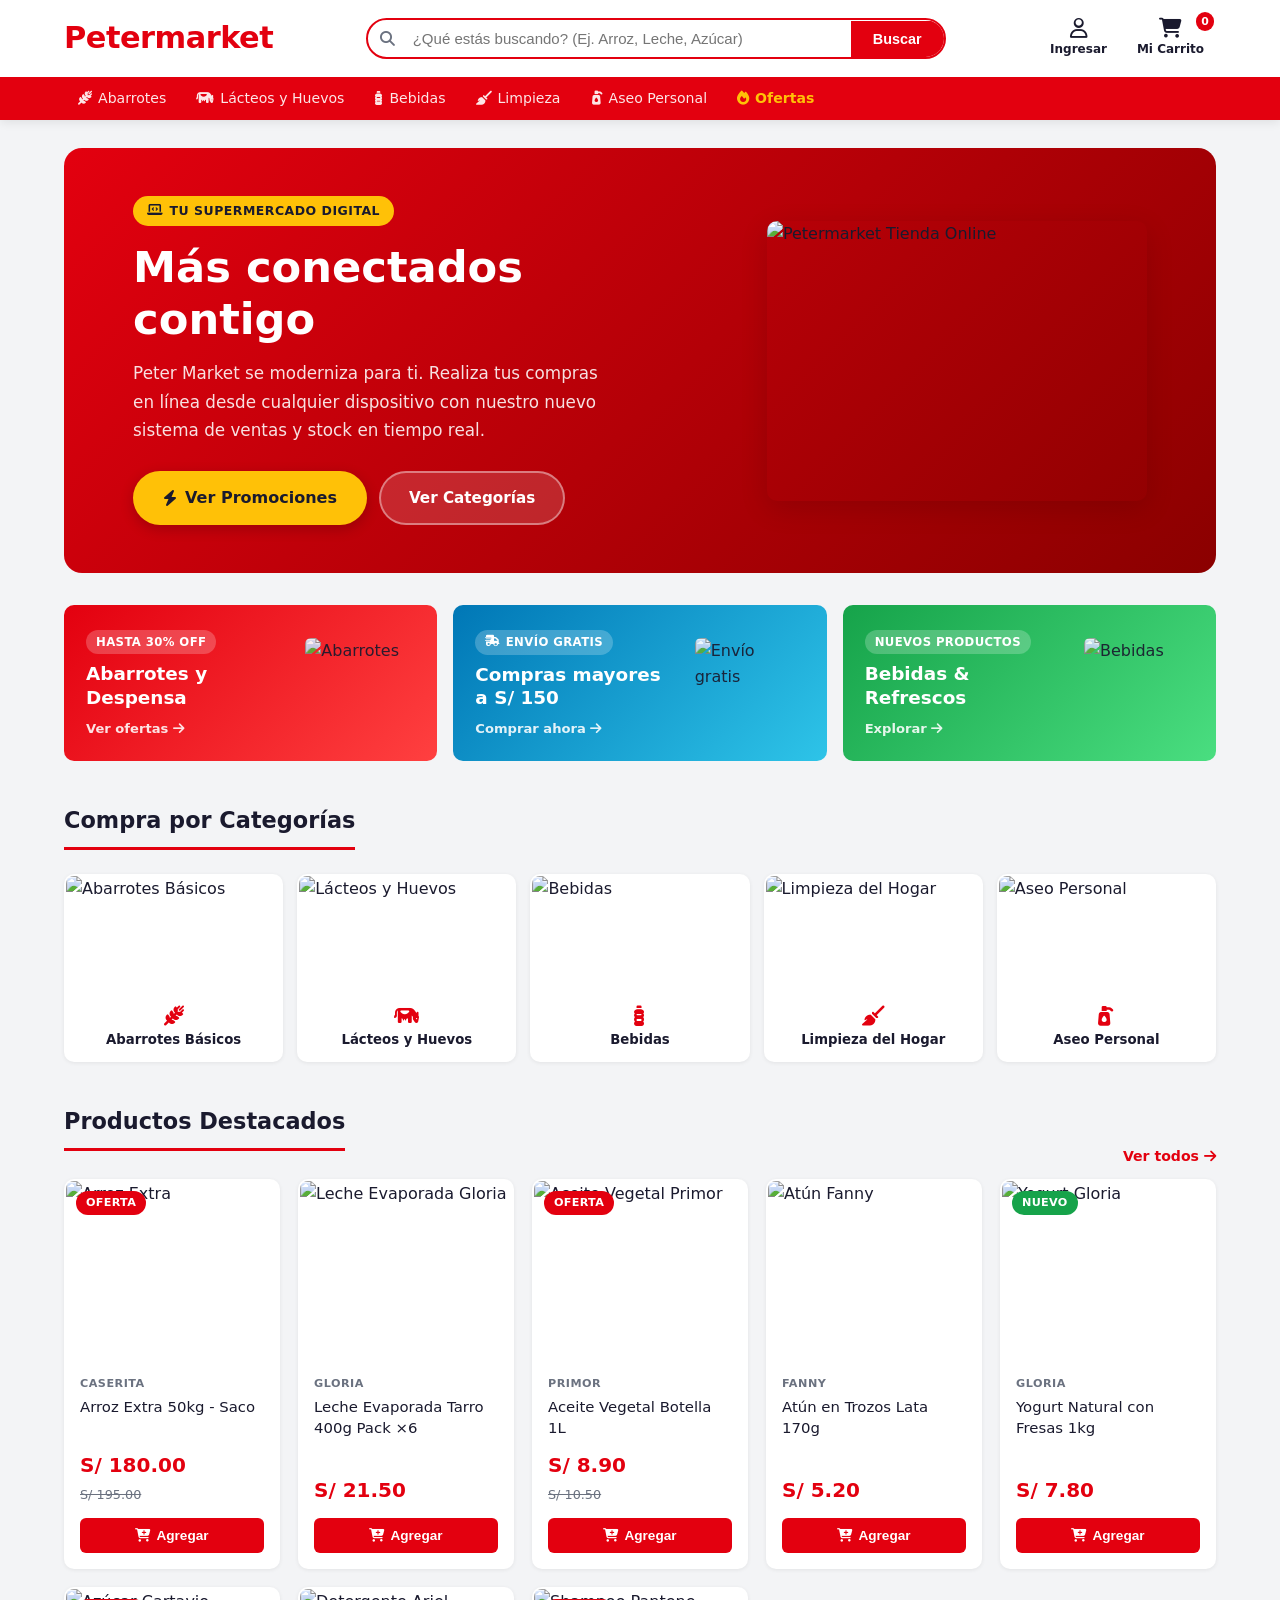
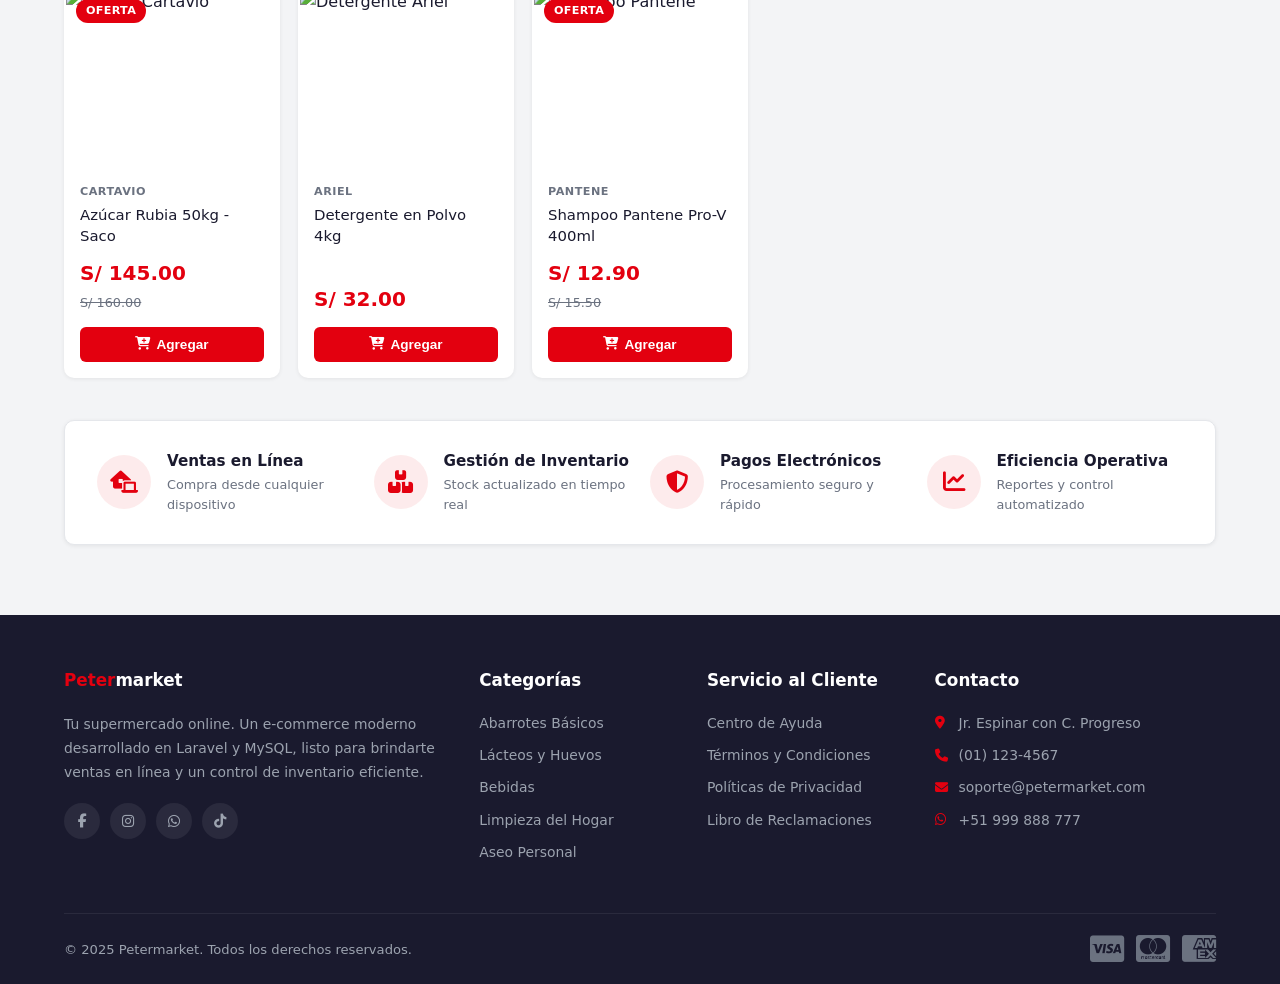
==== commit 757eb844: "Aumento de cervicio al cliente2" ====
--- a/index.html
+++ b/index.html
@@ -338,10 +338,10 @@
             <div class="footer-col">
                 <h3>Servicio al Cliente</h3>
                 <ul>
-                    <li><a href="#">Centro de Ayuda</a></li>
-                    <li><a href="#">Términos y Condiciones</a></li>
-                    <li><a href="#">Políticas de Privacidad</a></li>
-                    <li><a href="#">Libro de Reclamaciones</a></li>
+                    <li><a href="components/centro-ayuda.html">Centro de Ayuda</a></li>
+                    <li><a href="components/terminos.html">Términos y Condiciones</a></li>
+                    <li><a href="components/privacidad.html">Políticas de Privacidad</a></li>
+                    <li><a href="components/reclamaciones.html">Libro de Reclamaciones</a></li>
                 </ul>
             </div>
             <div class="footer-col">
--- a/style.css
+++ b/style.css
@@ -1,382 +1,668 @@
-/* Reset Básico y Variables */
+/* =========================================
+   RESET & VARIABLES CSS
+   ========================================= */
 :root {
-    --primary-color: #E3000F; /* Rojo estilo supermercado (Plaza Vea) */
-    --secondary-color: #FFC107; /* Amarillo para ofertas/botones */
-    --text-color: #333333;
-    --text-light: #666666;
-    --bg-color: #F4F4F4;
-    --white: #FFFFFF;
-    --border-color: #DDDDDD;
-    --success-color: #28a745;
-}
-
-* {
-    margin: 0;
-    padding: 0;
-    box-sizing: border-box;
-}
+    --primary:       #E3000F;
+    --primary-dark:  #b8000c;
+    --secondary:     #FFC107;
+    --text:          #1a1a2e;
+    --text-light:    #6b7280;
+    --bg:            #f3f4f6;
+    --white:         #ffffff;
+    --border:        #e5e7eb;
+    --success:       #16a34a;
+    --shadow-sm:     0 1px 4px rgba(0,0,0,0.07);
+    --shadow-md:     0 4px 14px rgba(0,0,0,0.10);
+    --shadow-lg:     0 8px 28px rgba(0,0,0,0.13);
+    --radius:        10px;
+    --radius-sm:     6px;
+    --radius-lg:     18px;
+}
+
+html { box-sizing: border-box; }
+*, *::before, *::after { margin: 0; padding: 0; box-sizing: inherit; }
 
 body {
-    font-family: 'Segoe UI', Tahoma, Geneva, Verdana, sans-serif;
-    background-color: var(--bg-color);
-    color: var(--text-color);
+    font-family: 'Segoe UI', system-ui, -apple-system, sans-serif;
+    background: var(--bg);
+    color: var(--text);
     line-height: 1.6;
-}
-
-a {
-    text-decoration: none;
-    color: inherit;
-}
-
-img {
-    max-width: 100%;
-    height: auto;
-}
-
-ul {
-    list-style: none;
-}
-
-/* =========================================
-   HEADER (Encabezado)
+    display: flex;
+    flex-direction: column;
+    min-height: 100vh;
+    width: 100vw;
+    overflow-x: hidden;
+}
+
+a { text-decoration: none; color: inherit; }
+img { max-width: 100%; height: auto; display: block; }
+ul { list-style: none; }
+
+/* =========================================
+   HEADER
    ========================================= */
 .main-header {
-    background-color: var(--white);
-    box-shadow: 0 2px 5px rgba(0,0,0,0.1);
+    background: var(--white);
+    box-shadow: 0 2px 10px rgba(0,0,0,0.09);
     position: sticky;
     top: 0;
-    z-index: 100;
-}
-
-.container-icon {
-    display: none; /* Oculto en escritorio por defecto */
-}
+    z-index: 200;
+}
+
+.container-icon { display: none; }
 
 .header-container {
     display: flex;
+    align-items: center;
     justify-content: space-between;
-    align-items: center;
-    padding: 15px 5%;
+    padding: 12px 5%;
     max-width: 1400px;
     margin: 0 auto;
-    flex-wrap: wrap;
-    gap: 15px;
-}
+    gap: 20px;
+}
+
+.mobile-nav{
+    position: fixed;
+    top: 0;
+    left: 0;
+    width: 100%;
+    height: 100%;
+    background: var(--white);
+    z-index: 300;
+}
+
+.logo a { display: block; }
 
 .logo h1 {
-    color: var(--primary-color);
-    font-size: 1.8rem;
+    font-size: 1.9rem;
     font-weight: 800;
-}
-
-/* Barra de Búsqueda */
+    color: var(--primary);
+    letter-spacing: -0.5px;
+}
+
+.logo h1 span { color: var(--primary); }
+
+/* Barra de búsqueda */
 .search-bar {
     flex: 1;
-    max-width: 600px;
-    display: flex;
-    border: 2px solid var(--primary-color);
-    border-radius: 25px;
+    max-width: 580px;
+    display: flex;
+    align-items: center;
+    border: 2px solid var(--primary);
+    border-radius: 30px;
     overflow: hidden;
+    background: var(--white);
+    transition: box-shadow 0.2s;
+}
+
+.search-bar:focus-within {
+    box-shadow: 0 0 0 3px rgba(227,0,15,0.15);
+}
+
+.search-icon {
+    padding: 0 12px;
+    color: var(--text-light);
+    font-size: 0.95rem;
+    flex-shrink: 0;
 }
 
 .search-bar input {
-    width: 100%;
-    padding: 10px 15px;
+    flex: 1;
+    padding: 10px 6px;
     border: none;
     outline: none;
-    font-size: 1rem;
+    font-size: 0.94rem;
+    color: var(--text);
+    background: transparent;
 }
 
 .search-bar button {
-    background-color: var(--primary-color);
+    background: var(--primary);
     color: var(--white);
     border: none;
-    padding: 0 25px;
+    padding: 10px 22px;
+    font-weight: 700;
+    font-size: 0.9rem;
     cursor: pointer;
-    font-weight: bold;
-    transition: background 0.3s;
-}
-
-.search-bar button:hover {
-    background-color: #cc000d;
-}
-
-/* Navegación del Usuario */
+    transition: background 0.2s;
+    white-space: nowrap;
+    flex-shrink: 0;
+}
+
+.search-bar button:hover { background: var(--primary-dark); }
+
+/* Navegación de usuario */
 .user-nav {
     display: flex;
-    gap: 20px;
+    gap: 6px;
     align-items: center;
 }
 
 .nav-item {
+    display: flex;
+    flex-direction: column;
+    align-items: center;
+    gap: 2px;
+    padding: 6px 12px;
+    border-radius: var(--radius-sm);
+    color: var(--text);
+    font-size: 0.75rem;
     font-weight: 600;
-    color: var(--text-color);
-    display: flex;
-    align-items: center;
-    gap: 5px;
-}
-
-.nav-item:hover {
-    color: var(--primary-color);
-}
+    transition: color 0.2s, background 0.2s;
+    position: relative;
+}
+
+.nav-item i {
+    font-size: 1.25rem;
+    color: var(--text);
+    transition: color 0.2s;
+}
+
+.nav-item:hover { color: var(--primary); background: rgba(227,0,15,0.05); }
+.nav-item:hover i { color: var(--primary); }
 
 .cart-count {
-    background-color: var(--primary-color);
+    position: absolute;
+    top: 0;
+    right: 2px;
+    background: var(--primary);
     color: var(--white);
-    padding: 2px 8px;
+    font-size: 0.68rem;
+    font-weight: 700;
+    padding: 1px 5px;
     border-radius: 20px;
-    font-size: 0.85rem;
-    transition: transform 0.2s;
-}
-
-/* Menú de Categorías (Navbar Inferior) */
+    min-width: 18px;
+    text-align: center;
+    transition: transform 0.25s;
+}
+
+/* Menú de categorías */
 .category-nav {
-    background-color: var(--primary-color);
-    color: var(--white);
-    padding: 10px 5%;
-    scrollbar-color: transparent transparent; /* Oculta el scrollbar en Firefox */
-    scrollbar-width: none; /* Oculta el scrollbar en Firefox */
-}
+    background: var(--primary);
+    scrollbar-width: none;
+}
+.category-nav::-webkit-scrollbar { display: none; }
 
 .category-nav ul {
     display: flex;
-    gap: 20px;
+    gap: 2px;
     max-width: 1400px;
     margin: 0 auto;
+    padding: 0 5%;
     overflow-x: auto;
     white-space: nowrap;
 }
 
-.category-nav a {
+.category-nav li a {
+    display: inline-flex;
+    align-items: center;
+    gap: 6px;
+    color: rgba(255,255,255,0.9);
+    font-size: 0.88rem;
     font-weight: 500;
-    padding: 5px 10px;
-    border-radius: 5px;
-    transition: background 0.3s;
-}
-
-.category-nav a:hover, .category-nav a.highlight {
-    background-color: rgba(0,0,0,0.2);
-}
-
-.category-nav a.highlight {
-    color: var(--secondary-color);
-    font-weight: bold;
-}
-
-/* =========================================
-   MAIN CONTENT
+    padding: 10px 14px;
+    border-radius: var(--radius-sm);
+    transition: background 0.2s, color 0.2s;
+}
+
+.category-nav li a:hover {
+    background: rgba(0,0,0,0.18);
+    color: var(--white);
+}
+
+.category-nav li a.highlight {
+    color: var(--secondary);
+    font-weight: 700;
+}
+
+/* =========================================
+   CONTENIDO PRINCIPAL
    ========================================= */
 main {
     max-width: 1400px;
     margin: 0 auto;
-    padding: 20px 5%;
+    padding: 28px 5%;
+    flex-grow: 1;
+    width: 100%;
 }
 
 .section-title {
-    font-size: 1.5rem;
-    margin-bottom: 20px;
-    border-bottom: 2px solid var(--primary-color);
+    font-size: 1.4rem;
+    font-weight: 700;
+    color: var(--text);
+    padding-bottom: 8px;
+    border-bottom: 3px solid var(--primary);
     display: inline-block;
-    padding-bottom: 5px;
-}
-
-/* Hero Banner */
+    margin-bottom: 24px;
+}
+
+/* =========================================
+   HERO BANNER
+   ========================================= */
 .hero-banner {
-    background: linear-gradient(135deg, var(--primary-color) 0%, #aa000b 100%);
+    display: flex;
+    align-items: center;
+    justify-content: space-between;
+    background: linear-gradient(135deg, var(--primary) 0%, #8b0000 100%);
+    border-radius: var(--radius-lg);
+    overflow: hidden;
+    margin-bottom: 32px;
+    gap: 24px;
+    min-height: 340px;
+    padding: 48px 6%;
+}
+
+.hero-content {
+    flex: 1;
     color: var(--white);
-    padding: 60px 20px;
-    border-radius: 10px;
-    text-align: center;
-    margin-bottom: 40px;
-    box-shadow: 0 4px 10px rgba(0,0,0,0.1);
-}
-
-.hero-banner h2 {
-    font-size: 2.5rem;
-    margin-bottom: 10px;
-}
-
-.hero-banner p {
-    font-size: 1.2rem;
-    margin-bottom: 20px;
+    max-width: 480px;
+}
+
+.hero-tag {
+    display: inline-flex;
+    align-items: center;
+    gap: 6px;
+    background: var(--secondary);
+    color: var(--text);
+    font-size: 0.78rem;
+    font-weight: 700;
+    padding: 5px 14px;
+    border-radius: 20px;
+    margin-bottom: 16px;
+    text-transform: uppercase;
+    letter-spacing: 0.5px;
+}
+
+.hero-content h2 {
+    font-size: 2.7rem;
+    line-height: 1.2;
+    margin-bottom: 14px;
+    font-weight: 700;
+}
+
+.hero-content p {
+    font-size: 1.05rem;
+    opacity: 0.88;
+    margin-bottom: 26px;
+    line-height: 1.7;
+}
+
+.hero-buttons {
+    display: flex;
+    gap: 12px;
+    flex-wrap: wrap;
 }
 
 .cta-button {
-    display: inline-block;
-    background-color: var(--secondary-color);
-    color: var(--text-color);
-    font-weight: bold;
-    padding: 12px 30px;
-    border-radius: 25px;
-    font-size: 1.1rem;
-    transition: transform 0.3s;
+    display: inline-flex;
+    align-items: center;
+    gap: 8px;
+    background: var(--secondary);
+    color: var(--text);
+    font-weight: 700;
+    padding: 13px 30px;
+    border-radius: 30px;
+    font-size: 1rem;
+    transition: transform 0.2s, box-shadow 0.2s;
+    box-shadow: 0 4px 14px rgba(0,0,0,0.2);
 }
 
 .cta-button:hover {
-    transform: translateY(-3px);
-}
-
-/* Categorías Grid */
-.categories-section {
-    margin-bottom: 40px;
-}
+    transform: translateY(-2px);
+    box-shadow: 0 7px 20px rgba(0,0,0,0.3);
+}
+
+.cta-secondary {
+    display: inline-flex;
+    align-items: center;
+    background: rgba(255,255,255,0.15);
+    color: var(--white);
+    font-weight: 600;
+    padding: 13px 28px;
+    border-radius: 30px;
+    font-size: 0.95rem;
+    border: 2px solid rgba(255,255,255,0.4);
+    transition: background 0.2s;
+}
+
+.cta-secondary:hover { background: rgba(255,255,255,0.28); }
+
+.hero-image {
+    flex: 0 0 380px;
+    max-width: 380px;
+    border-radius: var(--radius);
+    overflow: hidden;
+    box-shadow: var(--shadow-lg);
+}
+
+.hero-image img {
+    width: 100%;
+    height: 280px;
+    object-fit: cover;
+}
+
+/* =========================================
+   PROMO BANNERS
+   ========================================= */
+.promo-banners {
+    display: grid;
+    grid-template-columns: repeat(3, 1fr);
+    gap: 16px;
+    margin-bottom: 42px;
+}
+
+.promo-card {
+    border-radius: var(--radius);
+    overflow: hidden;
+    display: flex;
+    align-items: center;
+    justify-content: space-between;
+    padding: 22px 22px;
+    min-height: 130px;
+    gap: 12px;
+    transition: transform 0.22s, box-shadow 0.22s;
+    cursor: pointer;
+    text-decoration: none;
+}
+
+.promo-card:hover {
+    transform: translateY(-4px);
+    box-shadow: var(--shadow-lg);
+}
+
+.promo-red  { background: linear-gradient(135deg, #E3000F, #ff4040); }
+.promo-blue { background: linear-gradient(135deg, #0077b6, #2ec4e8); }
+.promo-green{ background: linear-gradient(135deg, #16a34a, #4ade80); }
+
+.promo-text { color: var(--white); flex: 1; }
+
+.promo-text span {
+    display: inline-flex;
+    align-items: center;
+    gap: 5px;
+    font-size: 0.73rem;
+    font-weight: 700;
+    text-transform: uppercase;
+    background: rgba(255,255,255,0.22);
+    padding: 3px 10px;
+    border-radius: 20px;
+    margin-bottom: 8px;
+    letter-spacing: 0.4px;
+}
+
+.promo-text h3 {
+    font-size: 1.15rem;
+    font-weight: 700;
+    line-height: 1.3;
+    margin-bottom: 8px;
+}
+
+.promo-text p {
+    color: rgba(255,255,255,0.88);
+    font-size: 0.82rem;
+    font-weight: 600;
+}
+
+.promo-card img {
+    width: 110px;
+    height: 90px;
+    object-fit: cover;
+    border-radius: var(--radius-sm);
+    flex-shrink: 0;
+    opacity: 0.92;
+}
+
+/* =========================================
+   CATEGORÍAS
+   ========================================= */
+.categories-section { margin-bottom: 42px; }
 
 .category-grid {
     display: grid;
-    grid-template-columns: repeat(auto-fit, minmax(150px, 1fr));
-    gap: 15px;
+    grid-template-columns: repeat(5, 1fr);
+    gap: 14px;
 }
 
 .category-card {
     background: var(--white);
-    padding: 20px;
-    border-radius: 8px;
+    border-radius: var(--radius);
+    overflow: hidden;
+    border: 2px solid transparent;
+    transition: all 0.28s;
+    cursor: pointer;
+    box-shadow: var(--shadow-sm);
+    display: block;
+    text-decoration: none;
+}
+
+.category-card:hover {
+    border-color: var(--primary);
+    transform: translateY(-5px);
+    box-shadow: var(--shadow-md);
+}
+
+.category-img {
+    overflow: hidden;
+    height: 118px;
+}
+
+.category-img img {
+    width: 100%;
+    height: 100%;
+    object-fit: cover;
+    transition: transform 0.4s;
+}
+
+.category-card:hover .category-img img { transform: scale(1.08); }
+
+.category-label {
+    padding: 12px 10px;
     text-align: center;
-    box-shadow: 0 2px 5px rgba(0,0,0,0.05);
-    cursor: pointer;
-    transition: all 0.3s;
-    border: 1px solid var(--border-color);
-}
-
-.category-card:hover {
-    border-color: var(--primary-color);
-    transform: translateY(-5px);
-}
-
-.category-icon {
-    font-size: 2.5rem;
-    margin-bottom: 10px;
-}
-
-.category-card h3 {
-    font-size: 1rem;
-    color: var(--text-color);
-}
-
-/* Productos Grid */
-.products-section {
-    margin-bottom: 40px;
-}
+    display: flex;
+    flex-direction: column;
+    align-items: center;
+    gap: 5px;
+}
+
+.category-label i {
+    font-size: 1.25rem;
+    color: var(--primary);
+}
+
+.category-label h3 {
+    font-size: 0.83rem;
+    font-weight: 600;
+    color: var(--text);
+    line-height: 1.3;
+}
+
+/* =========================================
+   PRODUCTOS
+   ========================================= */
+.products-section { margin-bottom: 42px; }
+
+.section-header {
+    display: flex;
+    align-items: flex-end;
+    justify-content: space-between;
+    margin-bottom: 4px;
+}
+
+.see-all {
+    font-size: 0.88rem;
+    font-weight: 600;
+    color: var(--primary);
+    display: inline-flex;
+    align-items: center;
+    gap: 5px;
+    padding-bottom: 8px;
+    transition: gap 0.2s;
+}
+
+.see-all:hover { gap: 9px; }
 
 .products-grid {
     display: grid;
-    grid-template-columns: repeat(auto-fill, minmax(220px, 1fr));
-    gap: 20px;
+    grid-template-columns: repeat(auto-fill, minmax(200px, 1fr));
+    gap: 18px;
 }
 
 .product-card {
     background: var(--white);
-    border-radius: 8px;
-    box-shadow: 0 2px 6px rgba(0,0,0,0.08);
+    border-radius: var(--radius);
+    box-shadow: var(--shadow-sm);
     overflow: hidden;
     display: flex;
     flex-direction: column;
-    border: 1px solid transparent;
-    transition: border-color 0.3s, box-shadow 0.3s;
+    align-items: stretch;
+    border: 2px solid transparent;
+    transition: border-color 0.25s, box-shadow 0.25s, transform 0.25s;
+    position: relative;
 }
 
 .product-card:hover {
-    border-color: var(--primary-color);
-    box-shadow: 0 5px 15px rgba(227, 0, 15, 0.15);
-}
+    border-color: var(--primary);
+    box-shadow: 0 6px 22px rgba(227,0,15,0.12);
+    transform: translateY(-3px);
+}
+
+.product-badge {
+    position: absolute;
+    top: 10px;
+    left: 10px;
+    background: var(--primary);
+    color: var(--white);
+    font-size: 0.7rem;
+    font-weight: 700;
+    padding: 3px 10px;
+    border-radius: 20px;
+    z-index: 1;
+    text-transform: uppercase;
+    letter-spacing: 0.3px;
+}
+
+.product-badge.nuevo { background: var(--success); }
 
 .product-image {
-    padding: 20px;
-    text-align: center;
-    border-bottom: 1px solid var(--bg-color);
-}
-
-.img-placeholder {
+    height: 180px;
+    overflow: hidden;
+}
+
+.product-image img {
     width: 100%;
-    aspect-ratio: 1 / 1;
-    display: flex;
-    align-items: center;
-    justify-content: center;
-    font-size: 5rem;
-    border-radius: 5px;
-    color: rgba(255,255,255,0.8);
-}
+    height: 100%;
+    object-fit: cover;
+    transition: transform 0.35s;
+}
+
+.product-card:hover .product-image img { transform: scale(1.06); }
 
 .product-info {
-    padding: 15px;
+    padding: 14px;
     display: flex;
     flex-direction: column;
+    align-items: flex-start;
     flex: 1;
 }
 
 .product-brand {
+    font-size: 0.7rem;
+    color: var(--text-light);
+    text-transform: uppercase;
+    letter-spacing: 0.5px;
+    font-weight: 600;
+}
+
+.product-name {
+    font-size: 0.93rem;
+    font-weight: 500;
+    color: var(--text);
+    margin: 4px 0 10px;
+    flex: 1;
+    line-height: 1.4;
+}
+
+.product-price { margin-bottom: 12px; }
+
+.current-price {
+    display: block;
+    font-size: 1.25rem;
+    font-weight: 800;
+    color: var(--primary);
+}
+
+.old-price {
     font-size: 0.8rem;
     color: var(--text-light);
-    text-transform: uppercase;
-}
-
-.product-name {
-    font-size: 1.05rem;
-    font-weight: 500;
-    margin: 5px 0 10px;
-    flex: 1;
-}
-
-.product-price {
-    margin-bottom: 15px;
-}
-
-.current-price {
-    display: block;
-    font-size: 1.3rem;
-    font-weight: bold;
-    color: var(--primary-color);
-}
-
-.old-price {
-    font-size: 0.9rem;
-    color: var(--text-light);
     text-decoration: line-through;
 }
 
 .add-to-cart-btn {
     width: 100%;
-    background-color: var(--primary-color);
+    background: var(--primary);
     color: var(--white);
     border: none;
     padding: 10px;
-    border-radius: 5px;
-    font-weight: bold;
+    border-radius: var(--radius-sm);
+    font-weight: 700;
+    font-size: 0.85rem;
     cursor: pointer;
-    transition: background 0.3s;
-}
-
-.add-to-cart-btn:hover {
-    background-color: #cc000d;
-}
-
-/* Beneficios */
+    display: inline-flex;
+    align-items: center;
+    justify-content: center;
+    gap: 6px;
+    transition: background 0.2s, transform 0.1s;
+}
+
+.add-to-cart-btn:hover { background: var(--primary-dark); }
+.add-to-cart-btn:active { transform: scale(0.97); }
+
+/* =========================================
+   BENEFICIOS
+   ========================================= */
 .benefits-section {
     display: grid;
-    grid-template-columns: repeat(auto-fit, minmax(250px, 1fr));
+    grid-template-columns: repeat(auto-fit, minmax(220px, 1fr));
     gap: 20px;
-    padding: 30px;
-    background-color: var(--white);
-    border-radius: 10px;
-    margin-bottom: 40px;
+    padding: 28px 32px;
+    background: var(--white);
+    border-radius: var(--radius);
+    box-shadow: var(--shadow-sm);
+    border: 1px solid var(--border);
+    margin-bottom: 42px;
 }
 
 .benefit {
     display: flex;
     align-items: center;
-    gap: 15px;
-}
-
-.benefit .icon {
-    font-size: 2rem;
+    gap: 16px;
+}
+
+.benefit-icon {
+    width: 54px;
+    height: 54px;
+    background: rgba(227,0,15,0.08);
+    border-radius: 50%;
+    display: flex;
+    align-items: center;
+    justify-content: center;
+    flex-shrink: 0;
+}
+
+.benefit-icon i {
+    font-size: 1.4rem;
+    color: var(--primary);
 }
 
 .benefit h4 {
-    color: var(--primary-color);
+    font-size: 0.95rem;
+    font-weight: 700;
+    color: var(--text);
+    margin-bottom: 2px;
 }
 
 .benefit p {
-    font-size: 0.9rem;
+    font-size: 0.8rem;
     color: var(--text-light);
 }
 
@@ -384,102 +670,147 @@
    FOOTER
    ========================================= */
 .main-footer {
-    background-color: #222;
-    color: #ccc;
-    padding: 40px 5% 0;
+    background: #1a1a2e;
+    color: #9ca3af;
+    padding: 52px 5% 0;
 }
 
 .footer-grid {
     display: grid;
-    grid-template-columns: repeat(auto-fit, minmax(250px, 1fr));
-    gap: 30px;
+    grid-template-columns: 2fr 1fr 1fr 1.5fr;
+    gap: 40px;
     max-width: 1400px;
     margin: 0 auto;
-    padding-bottom: 30px;
+    padding-bottom: 40px;
+    border-bottom: 1px solid rgba(255,255,255,0.07);
 }
 
 .footer-col h3 {
     color: var(--white);
-    margin-bottom: 15px;
-    font-size: 1.2rem;
-}
+    font-size: 1.05rem;
+    font-weight: 700;
+    margin-bottom: 18px;
+}
+
+.logo-accent { color: var(--primary); }
+
+.footer-col p {
+    font-size: 0.87rem;
+    line-height: 1.75;
+    margin-bottom: 18px;
+}
+
+.social-links {
+    display: flex;
+    gap: 10px;
+    flex-wrap: wrap;
+}
+
+.social-links a {
+    width: 36px;
+    height: 36px;
+    background: rgba(255,255,255,0.07);
+    border-radius: 50%;
+    display: flex;
+    align-items: center;
+    justify-content: center;
+    color: #9ca3af;
+    transition: background 0.2s, color 0.2s;
+    font-size: 0.88rem;
+}
+
+.social-links a:hover { background: var(--primary); color: var(--white); }
 
 .footer-col ul li {
     margin-bottom: 10px;
-}
-
-.footer-col a:hover {
-    color: var(--white);
-    text-decoration: underline;
-}
+    font-size: 0.87rem;
+    display: flex;
+    align-items: center;
+    gap: 8px;
+}
+
+.footer-col ul li i {
+    color: var(--primary);
+    width: 16px;
+    font-size: 0.82rem;
+    flex-shrink: 0;
+}
+
+.footer-col a:hover { color: var(--white); }
 
 .footer-bottom {
-    text-align: center;
-    padding: 20px;
-    border-top: 1px solid #444;
-    background-color: #1a1a1a;
-}
-
-/* =========================================
-   MEDIA QUERIES (Responsividad)
-   ========================================= */
+    padding: 20px 0;
+    max-width: 1400px;
+    margin: 0 auto;
+    display: flex;
+    align-items: center;
+    justify-content: space-between;
+    font-size: 0.82rem;
+}
+
+.payment-icons {
+    display: flex;
+    gap: 12px;
+    font-size: 1.9rem;
+    color: #6b7280;
+}
+
+/* =========================================
+   MEDIA QUERIES
+   ========================================= */
+@media (max-width: 1100px) {
+    .category-grid  { grid-template-columns: repeat(3, 1fr); }
+    .footer-grid    { grid-template-columns: 1fr 1fr; }
+    .hero-image     { flex: 0 0 300px; max-width: 300px; }
+}
+
 @media (max-width: 768px) {
-    .header-container {
-        flex-direction: row;
-        align-items: center;
-        flex-wrap: wrap;
-    }
-
-    /* Mostrar icono en modo móvil */
+    .header-container { flex-wrap: wrap; padding: 10px 4%; gap: 10px; }
+
     .container-icon {
         display: flex;
-        background: var(--primary-color);
+        background: var(--primary);
         color: var(--white);
-        width: 40px; 
-        height: 40px;
+        width: 38px;
+        height: 38px;
         align-items: center;
         justify-content: center;
+        border-radius: var(--radius-sm);
         cursor: pointer;
-        border-radius: 8px;
-        font-size: 1.2rem;
-        order: 1; /* Posición al inicio */
+        font-size: 1.1rem;
+        order: 1;
+        flex-shrink: 0;
     }
-    
-    .logo {
-        order: 2; /* Logo al medio */
-        flex: 1;
-        text-align: center;
-    }
-
-    .user-nav {
-        order: 3; /* Carrito a la derecha */
-        gap: 10px;
-    }
-
-    .user-nav .nav-item:first-child {
-        display: none; /* Ocultar "ingresar" si falta espacio, o ajustarlo */
-    }
-    
-    .search-bar {
-        width: 100%;
-        max-width: 100%;
-        order: 4; /* Barra de búsqueda abajo */
-        margin-top: 15px;
-    }
-    
-    .category-nav ul {
-        display: none; /* Oculto inicialmente por JS */
-        flex-direction: column;
-        width: 100%;
-        padding: 10px 5%;
-    }
-
-    /* Clase que se activa mediante JS */
-    .category-nav ul.active {
-        display: flex;
-    }
-    
-    .hero-banner h2 {
-        font-size: 1.8rem;
-    }
-}
+
+    .logo { order: 2; flex: 1; text-align: center; }
+    .logo h1 { font-size: 1.5rem; }
+
+    .user-nav { order: 3; gap: 2px; }
+    .user-nav .nav-item span:not(.cart-count) { display: none; }
+    .nav-item { padding: 6px 8px; }
+
+    .search-bar { order: 4; width: 100%; max-width: 100%; }
+
+    .category-nav ul { display: none; flex-direction: column; padding: 8px 4%; }
+    .category-nav ul.active { display: flex; }
+
+    .hero-banner    { flex-direction: column; padding: 30px 5%; min-height: auto; gap: 20px; }
+    .hero-content h2 { font-size: 1.8rem; }
+    .hero-image     { flex: none; width: 100%; max-width: 100%; }
+    .hero-image img { height: 210px; }
+
+    .promo-banners  { grid-template-columns: 1fr; }
+    .category-grid  { grid-template-columns: repeat(2, 1fr); }
+    .products-grid  { grid-template-columns: repeat(2, 1fr); gap: 12px; }
+
+    .benefits-section { padding: 22px 16px; }
+
+    .footer-grid    { grid-template-columns: 1fr; gap: 24px; }
+    .footer-bottom  { flex-direction: column; gap: 12px; text-align: center; }
+}
+
+@media (max-width: 420px) {
+    .hero-content h2  { font-size: 1.5rem; }
+    .products-grid    { grid-template-columns: 1fr 1fr; gap: 10px; }
+    .benefits-section { grid-template-columns: 1fr; }
+}
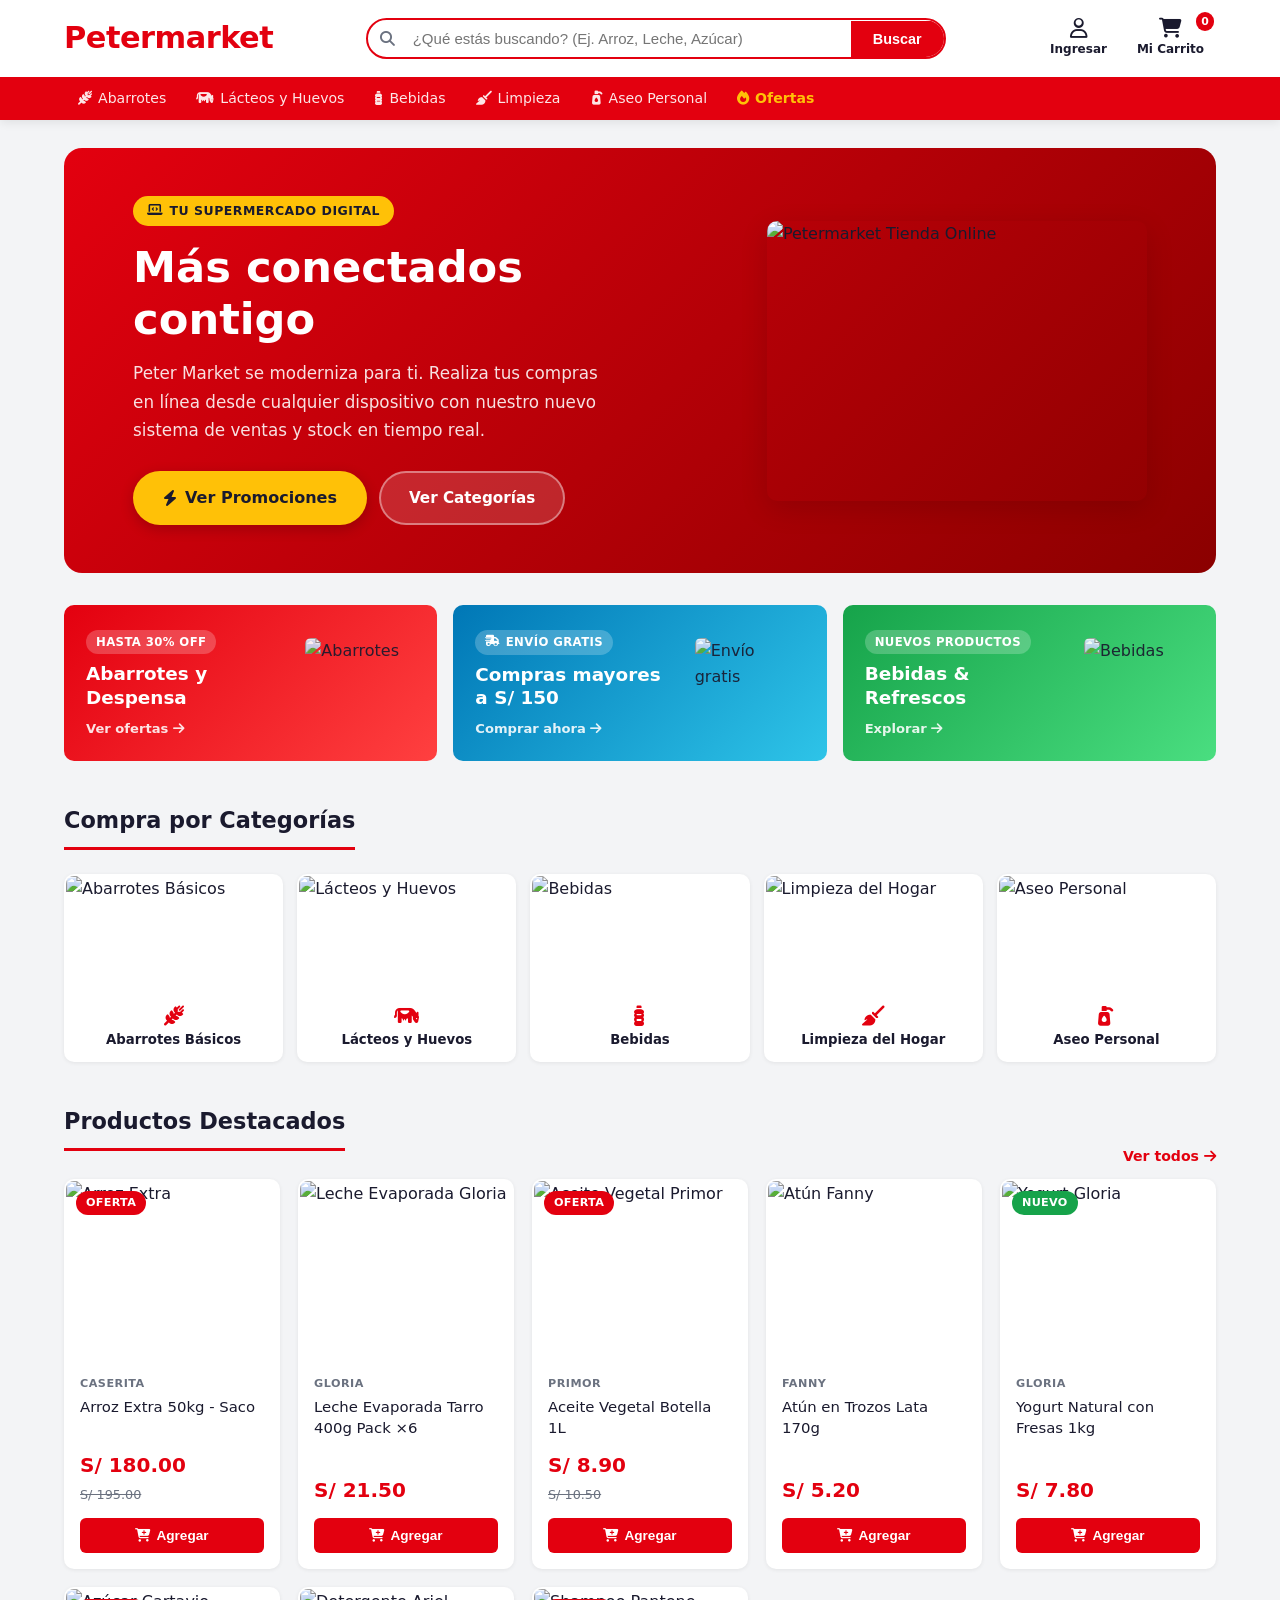
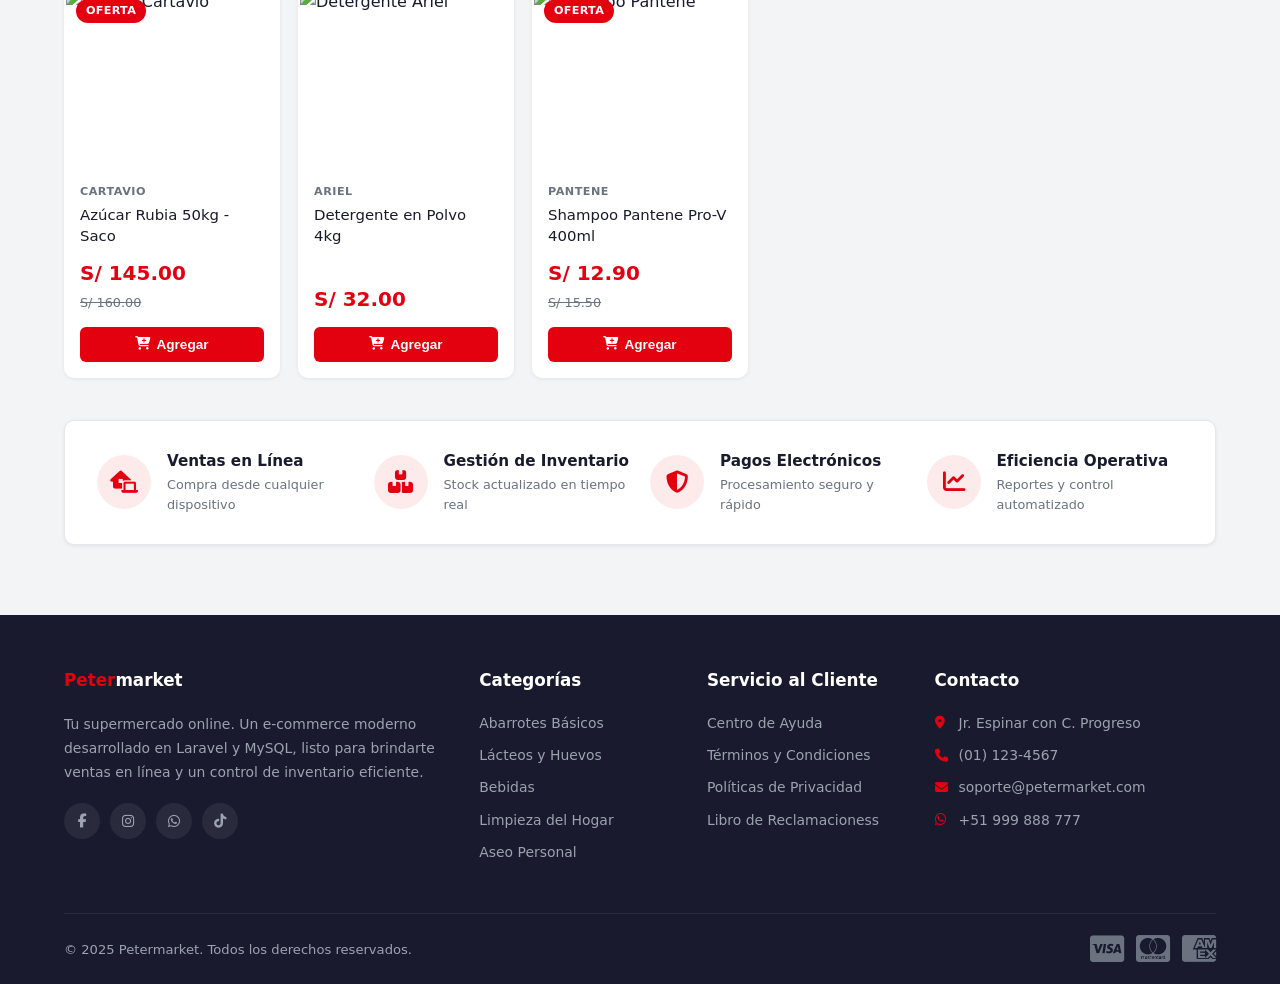
==== commit 8c7865c8: "mejora final oscar" ====
--- a/index.html
+++ b/index.html
@@ -341,7 +341,7 @@
                     <li><a href="components/centro-ayuda.html">Centro de Ayuda</a></li>
                     <li><a href="components/terminos.html">Términos y Condiciones</a></li>
                     <li><a href="components/privacidad.html">Políticas de Privacidad</a></li>
-                    <li><a href="components/reclamaciones.html">Libro de Reclamaciones</a></li>
+                    <li><a href="components/reclamaciones.html">Libro de Reclamacioness</a></li>
                 </ul>
             </div>
             <div class="footer-col">
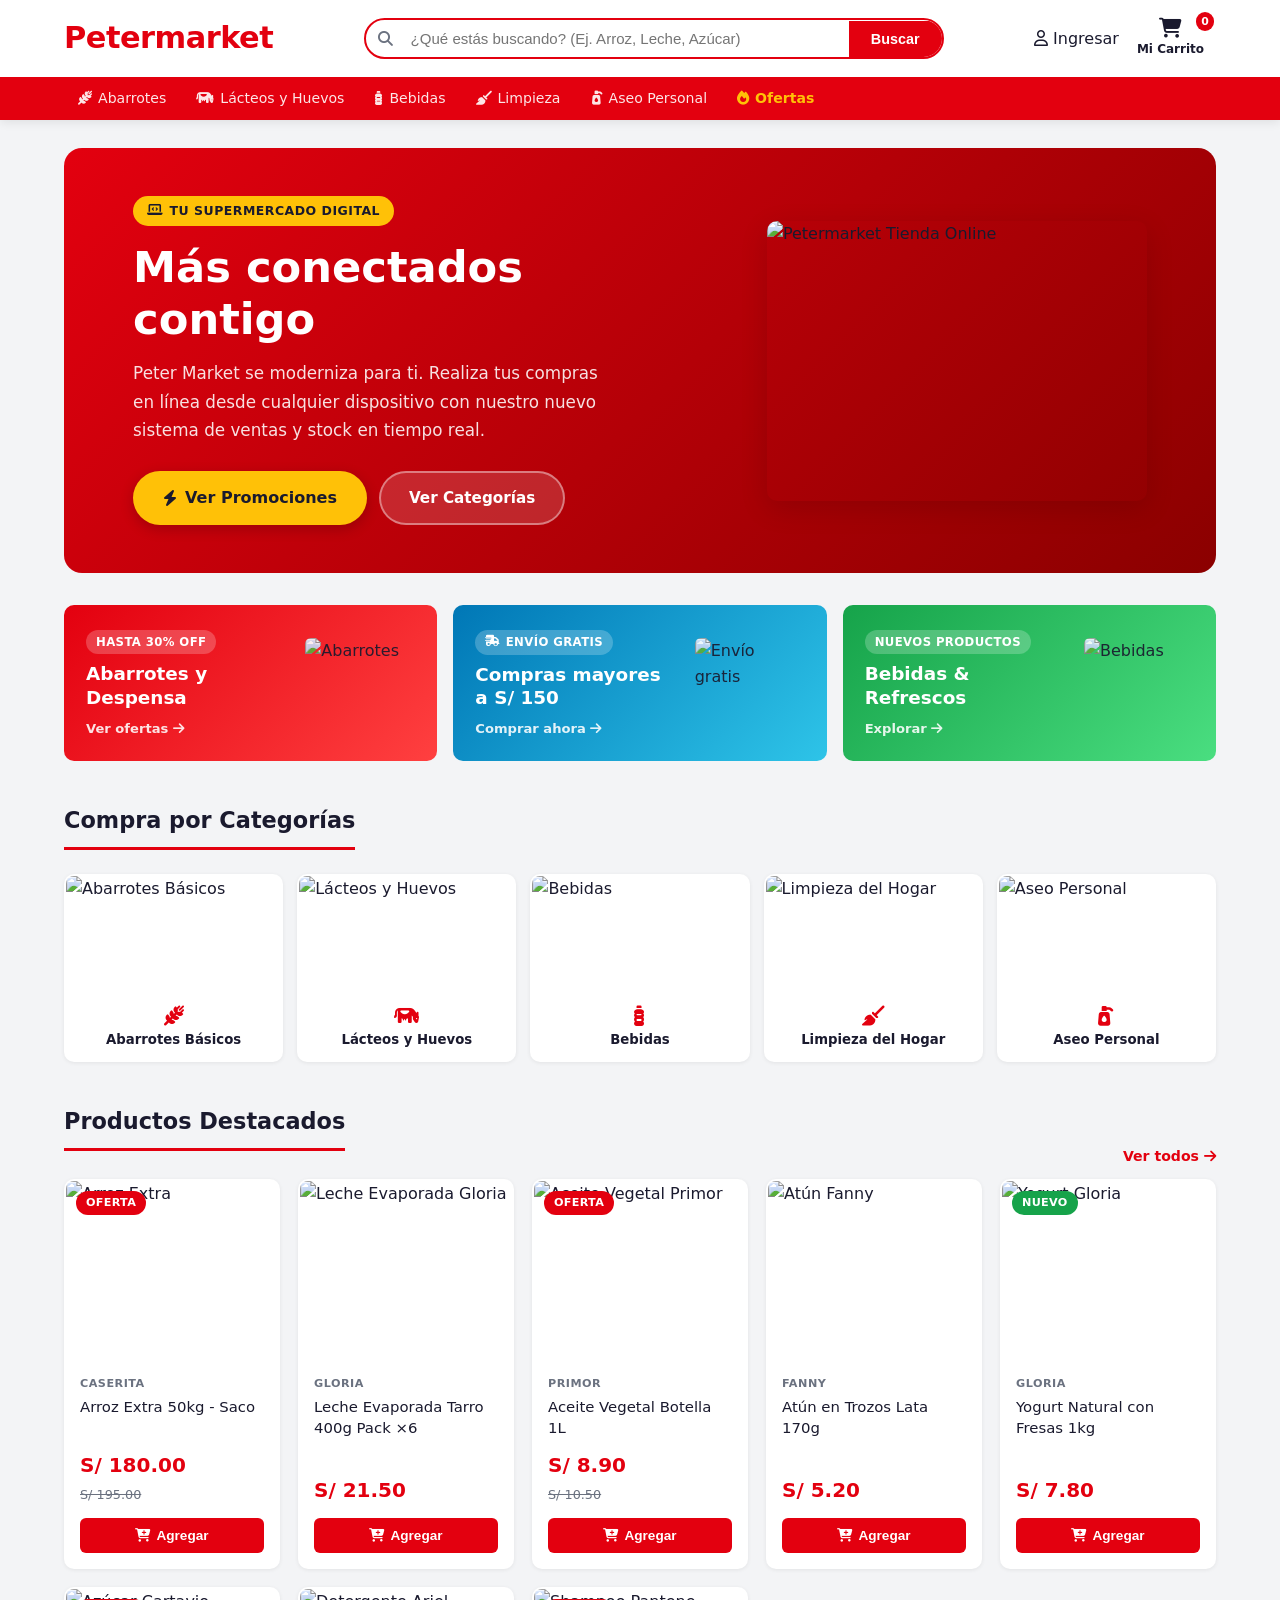
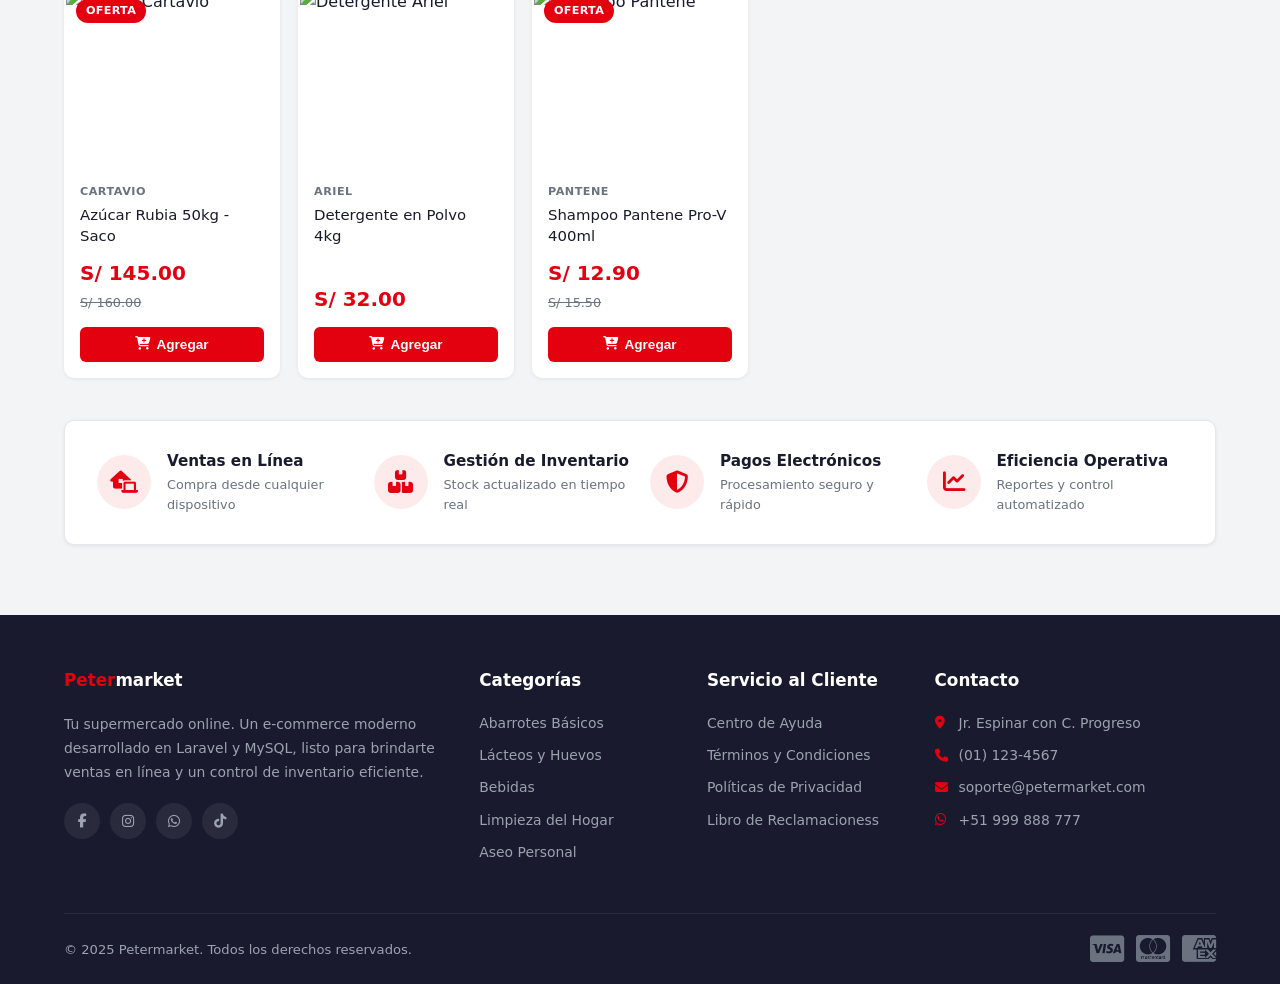
==== commit 641bcd2f: "login" ====
--- a/index.html
+++ b/index.html
@@ -24,7 +24,7 @@
                 <button type="button">Buscar</button>
             </div>
             <nav class="user-nav">
-                <a href="#login" class="nav-item">
+                <a href="components/login.html" id="zona-usuario">
                     <i class="fa-regular fa-user"></i>
                     <span>Ingresar</span>
                 </a>
@@ -365,20 +365,49 @@
     </footer>
 
     <script>
-        // Menú mobile
+        // ==========================================
+        // 1. FUNCIONALIDAD DEL MENÚ MOBILE
+        // ==========================================
         document.getElementById('menu-toggle').addEventListener('click', function () {
             document.getElementById('mobile-nav').classList.toggle('active');
         });
 
-        // Carrito
+        // ==========================================
+        // 2. FUNCIONALIDAD DEL CARRITO DE COMPRAS
+        // ==========================================
         document.querySelectorAll('.add-to-cart-btn').forEach(btn => {
             btn.addEventListener('click', function () {
                 const countSpan = document.querySelector('.cart-count');
                 countSpan.innerText = parseInt(countSpan.innerText) + 1;
+                
+                // Animación de latido al agregar
                 countSpan.style.transform = 'scale(1.5)';
                 setTimeout(() => countSpan.style.transform = 'scale(1)', 300);
             });
         });
+
+        // ==========================================
+        // 3. MOSTRAR USUARIO LOGUEADO (NUEVO)
+        // ==========================================
+        // Revisamos si hay un usuario guardado en la memoria
+        let usuarioGuardado = localStorage.getItem('usuarioPetermarket');
+    
+    if (usuarioGuardado) {
+        let zonaUsuario = document.getElementById('zona-usuario');
+        if (zonaUsuario) {
+            // AQUÍ APARECERÁ EL NOMBRE QUE ESCRIBIÓ (Ej: "Juan Pérez")
+            zonaUsuario.innerHTML = `
+                <i class="fa-solid fa-user-check"></i> Hola, ${usuarioGuardado} 
+                <span id="btn-salir" style="font-size: 12px; color: #e63946; margin-left: 10px; cursor: pointer; text-decoration: underline;">(Salir)</span>
+            `;
+            zonaUsuario.removeAttribute('href');
+            
+            document.getElementById('btn-salir').addEventListener('click', function() {
+                localStorage.removeItem('usuarioPetermarket');
+                window.location.reload();
+            });
+        }
+    }
     </script>
 
 </body>
